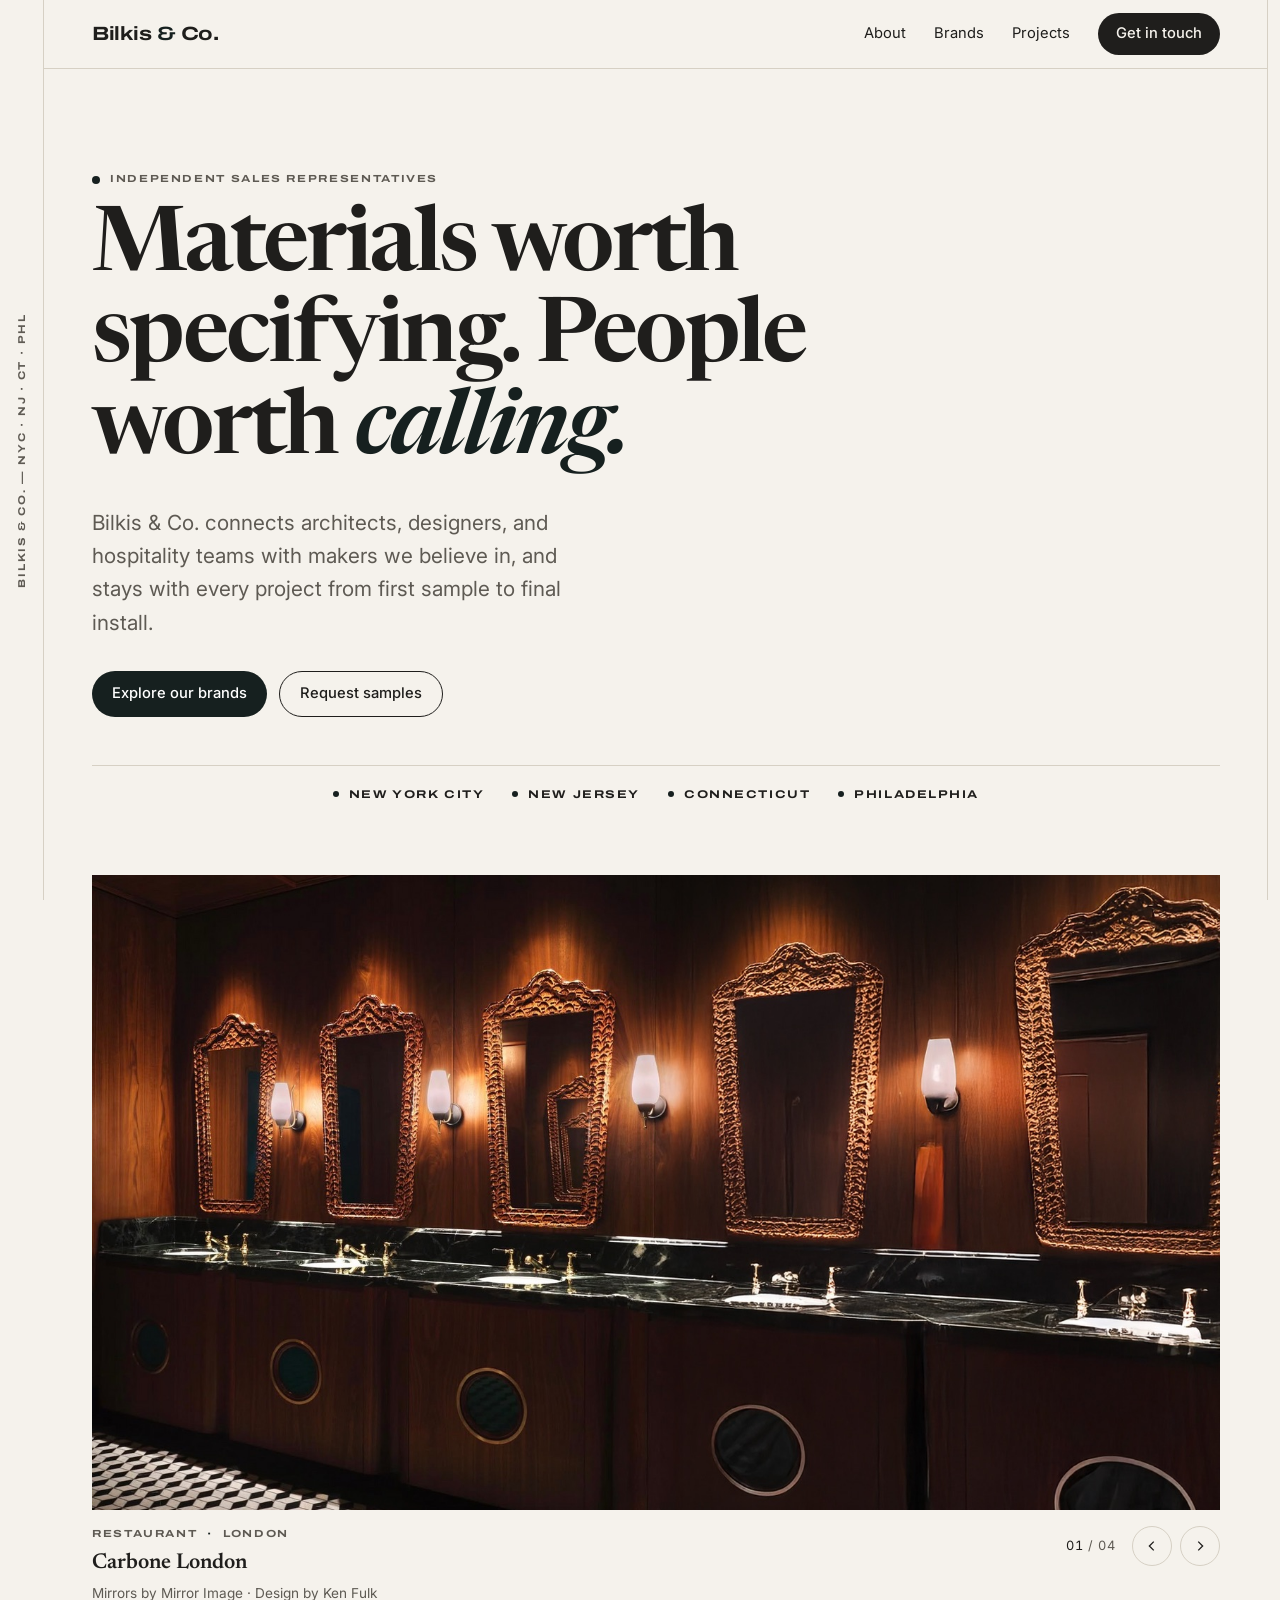
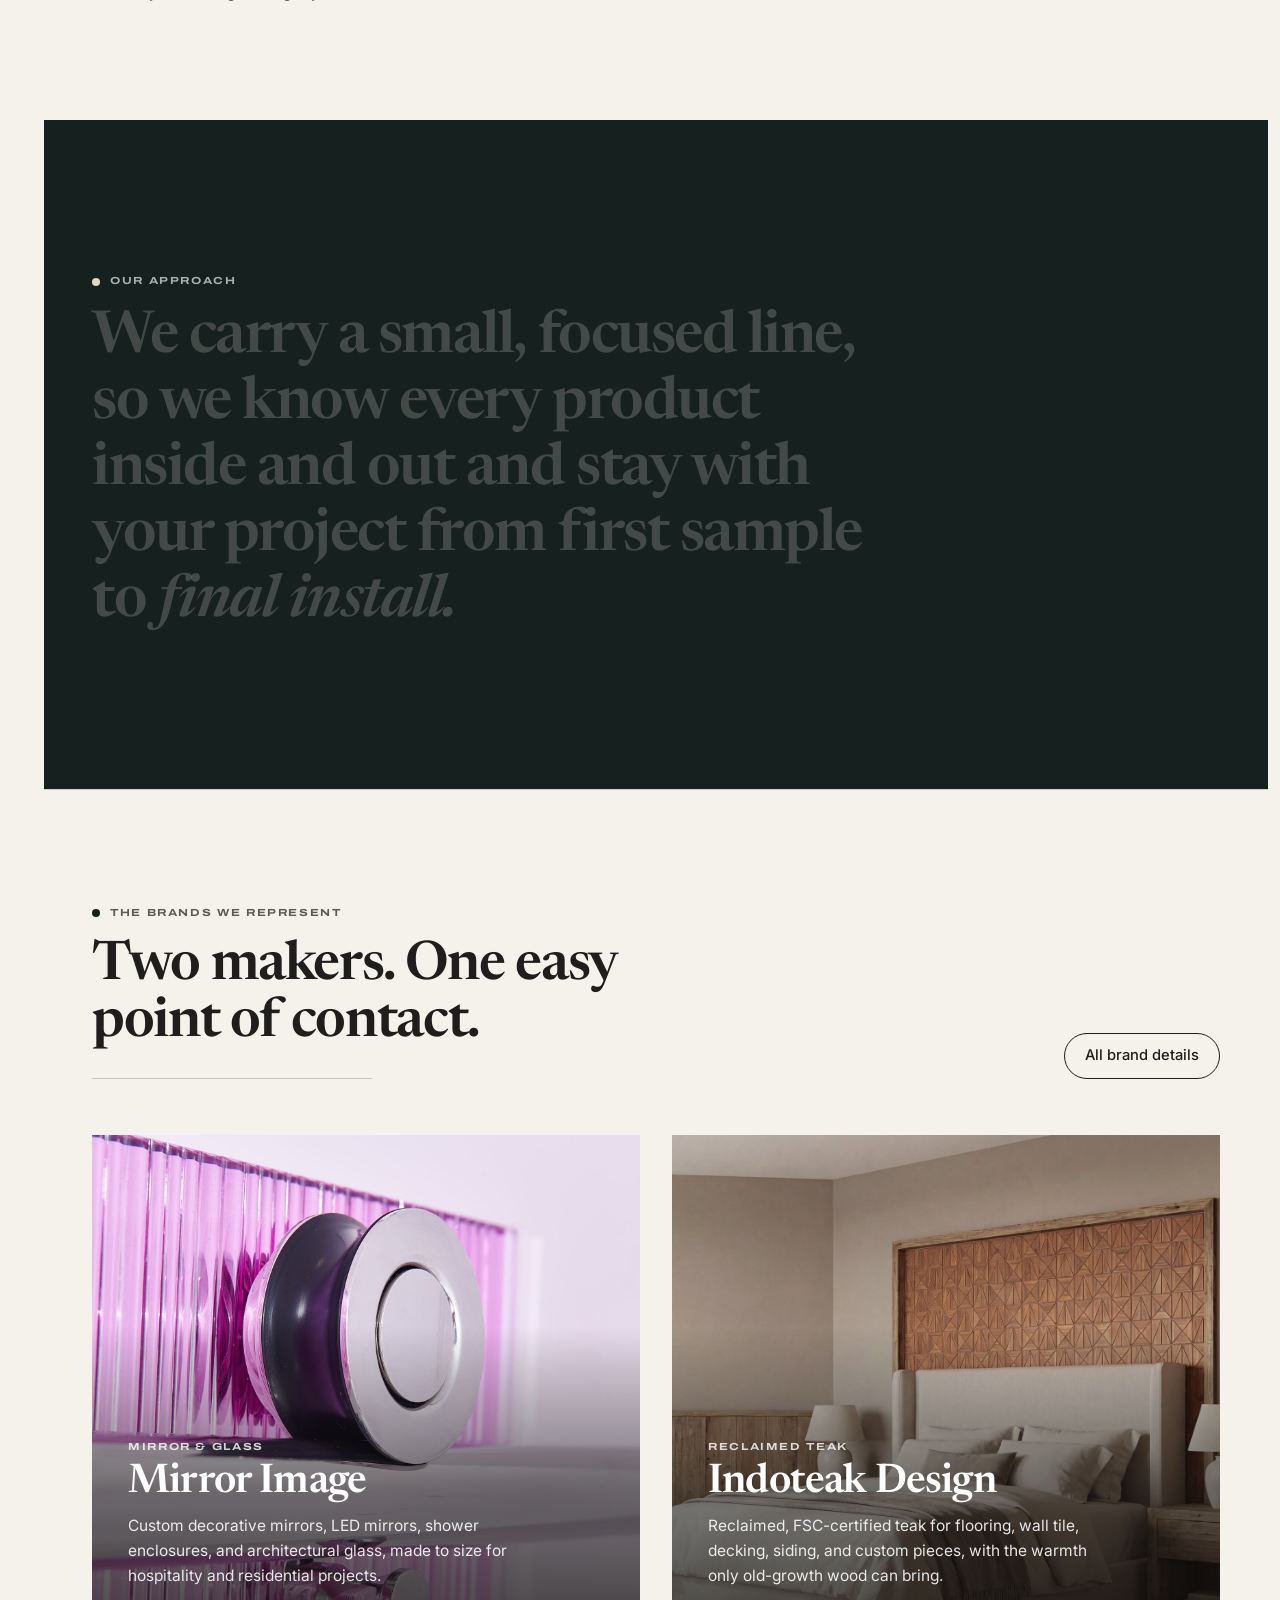
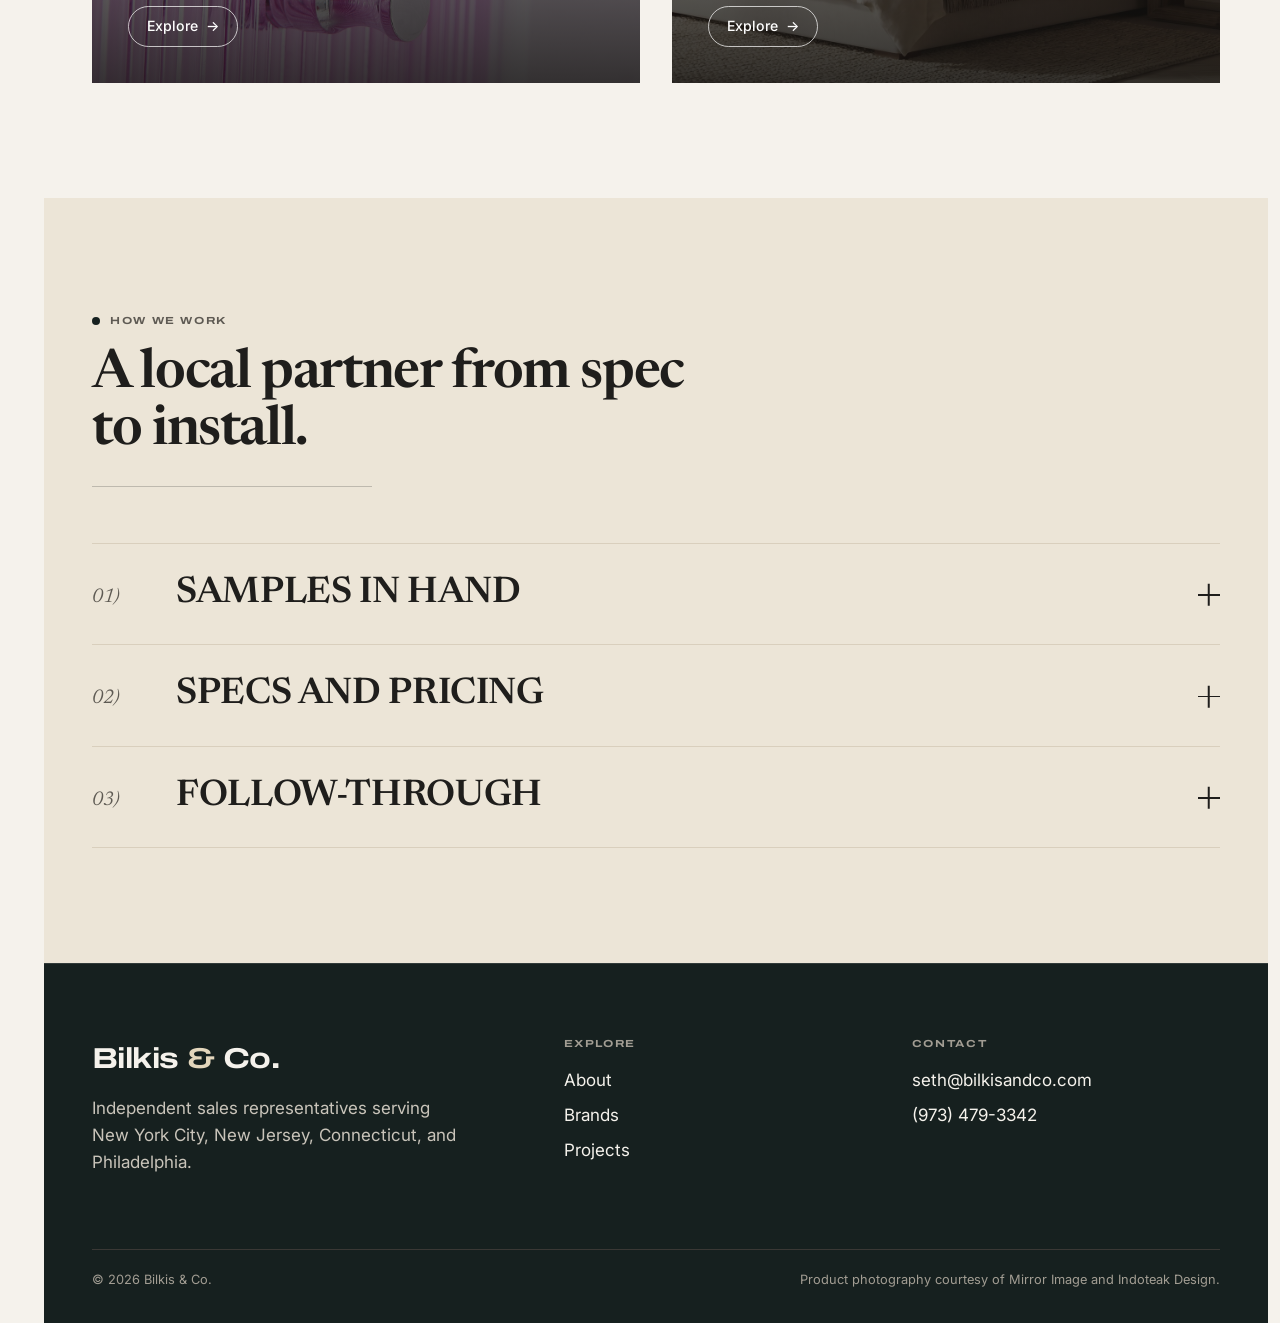
==== index.html @ b00823ff "Launch Bilkis & Co. website Four-page static site (Home, About, Brands, Projects) plus a 404 page fo" ====
<!doctype html>
<html lang="en">
<head>
  <meta charset="utf-8">
  <meta name="viewport" content="width=device-width, initial-scale=1">
  <title>Bilkis &amp; Co. | Independent Sales Representatives for NYC, NJ, CT &amp; Philadelphia</title>
  <meta name="description" content="Bilkis & Co. is an independent sales rep group connecting architects, designers and hospitality teams across New York City, New Jersey, Connecticut and Philadelphia with Mirror Image and Indoteak Design.">
  <link rel="canonical" href="https://bilkisandco.com/">
  <meta property="og:type" content="website">
  <meta property="og:site_name" content="Bilkis & Co.">
  <meta property="og:title" content="Bilkis & Co. | Independent Sales Representatives">
  <meta property="og:description" content="Mirrors, glass and reclaimed teak for projects across NYC, NJ, CT and Philadelphia.">
  <meta property="og:url" content="https://bilkisandco.com/">
  <meta property="og:image" content="https://bilkisandco.com/assets/og.jpg">
  <meta name="twitter:card" content="summary_large_image">
  <meta name="theme-color" content="#F5F2EC">
  <link rel="icon" href="/favicon.svg" type="image/svg+xml">
  <link rel="preconnect" href="https://fonts.googleapis.com">
  <link rel="preconnect" href="https://fonts.gstatic.com" crossorigin>
  <link href="https://fonts.googleapis.com/css2?family=Archivo:wdth,wght@125,700&family=Newsreader:ital,opsz,wght@0,6..72,400..700;1,6..72,400..700&family=Inter:wght@400;500;600&display=swap" rel="stylesheet">
  <link rel="stylesheet" href="/assets/styles.css">
  <script>
    (function(){var d=document.documentElement;if('IntersectionObserver' in window&&matchMedia('(prefers-reduced-motion: no-preference)').matches){d.classList.add('js-motion');setTimeout(function(){if(!d.classList.contains('motion-ready'))d.classList.remove('js-motion')},2500)}})();
  </script>
</head>
<body>
  <a class="skip" href="#main">Skip to content</a>
  <div class="frame" aria-hidden="true">
    <div class="rail"><span>Bilkis &amp; Co. — NYC · NJ · CT · PHL</span></div>
    <div class="frame-right"></div>
  </div>

  <header class="site-header">
    <div class="wrap">
      <a class="wordmark" href="/">Bilkis <span class="amp">&amp;</span> Co.</a>
      <button class="nav-toggle" aria-expanded="false" aria-controls="site-nav" aria-label="Open menu"><span class="burger" aria-hidden="true"><span></span><span></span><span></span></span></button>
      <nav id="site-nav" class="nav" aria-label="Main">
        <a href="/about">About</a>
        <a href="/brands">Brands</a>
        <a href="/projects">Projects</a>
        <a class="btn" href="#contact">Get in touch</a>
        <div class="nav-extra">
          <a href="mailto:seth@bilkisandco.com">seth@bilkisandco.com</a>
          <a href="tel:+19734793342">(973) 479-3342</a>
          <p>NYC · NJ · CT · Philadelphia</p>
        </div>
      </nav>
    </div>
  </header>

  <main id="main">
    <section class="hero">
      <div class="wrap">
        <p class="eyebrow">Independent sales representatives</p>
        <h1>Materials worth specifying. People worth <em>calling.</em></h1>
        <p class="lede">Bilkis &amp; Co. connects architects, designers, and hospitality teams with makers we believe in, and stays with every project from first sample to final install.</p>
        <div class="hero-actions">
          <a class="btn btn-pop" href="/brands">Explore our brands</a>
          <a class="btn btn-ghost" href="#contact">Request samples</a>
        </div>
        <div class="territory" aria-label="Territory">
          <span>New York City</span><span>New Jersey</span><span>Connecticut</span><span>Philadelphia</span>
        </div>

        <div class="hero-slider" aria-roledescription="carousel" aria-label="Featured projects">
          <div class="slides">
            <figure class="slide is-active" data-meta="Restaurant|London|Carbone London" data-credit="Mirrors by Mirror Image · Design by Ken Fulk">
              <img src="/assets/img/mi-installation.jpg" alt="A long row of ornate framed mirrors above a dark marble vanity in a wood-paneled restroom" width="1600" height="1042" fetchpriority="high">
            </figure>
            <figure class="slide" data-meta="Restaurant|New York, NY|Seahorse at W Union Square" data-credit="Teak &amp; Holly flooring by Indoteak Design · Design by Rockwell Group">
              <img src="/assets/img/it-seahorse.jpg" alt="Seahorse restaurant with blue banquettes, wood paneling, striped teak floors, and a painted ocean mural" width="1600" height="900" loading="lazy">
            </figure>
            <figure class="slide" data-meta="Restaurant|Chicago, IL|The Somerset" data-credit="Reclaimed teak by Indoteak Design · Design by AvroKO">
              <img src="/assets/img/it-somerset-chicago.jpg" alt="Overhead view of a restaurant with a diagonal teak and white-stripe floor, navy chairs, and brass globe lamps" width="928" height="790" loading="lazy">
            </figure>
            <figure class="slide" data-meta="Residential|Bath|Oceanfront primary bath" data-credit="Engineered teak flooring by Indoteak Design">
              <img src="/assets/img/it-bath-ocean.jpg" alt="Bright oceanfront bathroom with warm teak flooring and teak vanity" width="1600" height="1068" loading="lazy">
            </figure>
          </div>
          <div class="slider-bar">
            <div class="slider-caption" aria-live="polite">
              <div class="meta"><span>Restaurant</span><span>London</span></div>
              <p class="slider-title">Carbone London</p>
              <p class="slider-credit">Mirrors by Mirror Image · Design by Ken Fulk</p>
            </div>
            <div class="slider-controls">
              <span class="slider-count"><span class="cur">01</span> / <span class="tot">04</span></span>
              <button type="button" class="slider-btn" data-dir="-1" aria-label="Previous project"><svg viewBox="0 0 16 16" width="14" height="14" aria-hidden="true"><path d="M10 3 5 8l5 5" fill="none" stroke="currentColor" stroke-width="1.5"/></svg></button>
              <button type="button" class="slider-btn" data-dir="1" aria-label="Next project"><svg viewBox="0 0 16 16" width="14" height="14" aria-hidden="true"><path d="m6 3 5 5-5 5" fill="none" stroke="currentColor" stroke-width="1.5"/></svg></button>
            </div>
          </div>
        </div>
      </div>
    </section>

    <section class="statement tone-dark">
      <div class="wrap">
        <p class="eyebrow">Our approach</p>
        <p class="fill-text">We carry a small, focused line, so we know every product inside and out and stay with your project from first sample to <em>final install.</em></p>
      </div>
    </section>

    <section class="rule">
      <div class="wrap">
        <div class="section-head">
          <div>
            <p class="eyebrow">The brands we represent</p>
            <h2>Two makers. One easy point of contact.</h2>
          </div>
          <a class="btn btn-ghost" href="/brands">All brand details</a>
        </div>
        <div class="brand-cards">
          <a class="brand-card" href="/brands#mirror-image">
            <div class="img"><img src="/assets/img/mi-ribbed-shower.jpg" alt="Close-up of pink ribbed glass and polished chrome shower hardware" width="1600" height="1600" loading="lazy"></div>
            <div class="card-overlay">
              <p class="card-kicker">Mirror &amp; glass</p>
              <h3>Mirror Image</h3>
              <p>Custom decorative mirrors, LED mirrors, shower enclosures, and architectural glass, made to size for hospitality and residential projects.</p>
              <span class="card-cta">Explore <span aria-hidden="true">→</span></span>
            </div>
          </a>
          <a class="brand-card" href="/brands#indoteak">
            <div class="img"><img src="/assets/img/it-amy-tile.jpg" alt="Bedroom with a carved geometric teak tile panel behind the headboard" width="1600" height="1280" loading="lazy"></div>
            <div class="card-overlay">
              <p class="card-kicker">Reclaimed teak</p>
              <h3>Indoteak Design</h3>
              <p>Reclaimed, FSC-certified teak for flooring, wall tile, decking, siding, and custom pieces, with the warmth only old-growth wood can bring.</p>
              <span class="card-cta">Explore <span aria-hidden="true">→</span></span>
            </div>
          </a>
        </div>
      </div>
    </section>

    <section class="tone-sand">
      <div class="wrap">
        <div class="section-head">
          <div>
            <p class="eyebrow">How we work</p>
            <h2>A local partner from spec to install.</h2>
          </div>
        </div>
        <div class="rows">
          <details class="row">
            <summary><span class="row-num">01)</span><span class="row-title">Samples in hand</span><span class="row-icon" aria-hidden="true"></span></summary>
            <div class="row-body"><p>We bring finishes, glass, and wood to your studio or job site, so you can see and touch the material before it goes on the board.</p></div>
          </details>
          <details class="row">
            <summary><span class="row-num">02)</span><span class="row-title">Specs and pricing</span><span class="row-icon" aria-hidden="true"></span></summary>
            <div class="row-body"><p>Drawings, sizing, lead times, and trade pricing, handled quickly by someone who knows the product line inside and out.</p></div>
          </details>
          <details class="row">
            <summary><span class="row-num">03)</span><span class="row-title">Follow-through</span><span class="row-icon" aria-hidden="true"></span></summary>
            <div class="row-body"><p>From purchase order to delivery, we stay on the details with the factory so your project stays on schedule.</p></div>
          </details>
        </div>
      </div>
    </section>

  </main>

  <footer id="contact" class="site-footer">
    <div class="wrap">
      <div class="footer-top">
        <div>
          <a class="wordmark" href="/">Bilkis <span class="amp">&amp;</span> Co.</a>
          <p>Independent sales representatives serving New York City, New Jersey, Connecticut, and Philadelphia.</p>
        </div>
        <div>
          <h4>Explore</h4>
          <ul>
            <li><a href="/about">About</a></li>
            <li><a href="/brands">Brands</a></li>
            <li><a href="/projects">Projects</a></li>
          </ul>
        </div>
        <div>
          <h4>Contact</h4>
          <ul>
            <li><a href="mailto:seth@bilkisandco.com">seth@bilkisandco.com</a></li>
            <li><a href="tel:+19734793342">(973) 479-3342</a></li>
          </ul>
        </div>
      </div>
      <div class="footer-bottom">
        <span>© <span data-year>2026</span> Bilkis &amp; Co.</span>
        <span>Product photography courtesy of Mirror Image and Indoteak Design.</span>
      </div>
    </div>
  </footer>

  <script src="/assets/main.js" defer></script>
</body>
</html>
---- assets/styles.css ----
/* Bilkis & Co. — site styles
   Change the brand colors here and they update everywhere. */
:root {
  --paper: #F5F2EC;      /* warm off-white background */
  --paper-2: #EBE6DC;    /* slightly darker panels */
  --ink: #1F1E1C;        /* near-black text */
  --ink-soft: #5E5A53;   /* secondary text */
  --line: #D6D0C4;       /* hairline dividers */
  --pop: #16201F;        /* deep green accent (same as the dark sections) */
  --pop-dark: #2E413E;   /* lighter green for hovers */

  --serif: "Newsreader", Georgia, "Times New Roman", serif;
  --brand: "Archivo", "Helvetica Neue", Arial, sans-serif;  /* logo font, stand-in for Seabass */
  --sans: "Inter", -apple-system, BlinkMacSystemFont, "Segoe UI", sans-serif;

  --max: 1240px;
  --gutter: clamp(16px, 4vw, 48px);
}

*, *::before, *::after { box-sizing: border-box; }
html { -webkit-text-size-adjust: 100%; scroll-behavior: smooth; }
body {
  margin: 0;
  background: var(--paper);
  color: var(--ink);
  font-family: var(--sans);
  font-size: 17px;
  line-height: 1.6;
  -webkit-font-smoothing: antialiased;
}
img { display: block; max-width: 100%; height: auto; }
a { color: inherit; }
:focus-visible { outline: 2px solid var(--pop); outline-offset: 3px; }

.wrap { max-width: var(--max); margin: 0 auto; padding: 0 var(--gutter); }

.skip {
  position: absolute; left: -9999px; top: 0;
  background: var(--ink); color: var(--paper); padding: 10px 16px; z-index: 100;
}
.skip:focus { left: 16px; top: 16px; }

/* ---------- Header ---------- */
.site-header {
  position: sticky; top: 0; z-index: 50;
  background: color-mix(in srgb, var(--paper) 92%, transparent);
  backdrop-filter: blur(8px);
  border-bottom: 1px solid var(--line);
}
.site-header .wrap {
  display: flex; align-items: center; justify-content: space-between;
  min-height: 68px; gap: 24px;
}
.wordmark {
  font-family: var(--brand);
  font-stretch: 125%;
  font-size: 1.2rem; font-weight: 700;
  letter-spacing: -0.02em;
  text-decoration: none; white-space: nowrap;
}
.amp { color: var(--pop); }

.nav { display: flex; align-items: center; gap: 28px; }
.nav a {
  text-decoration: none; font-size: 0.92rem;
  padding: 4px 0; border-bottom: 1px solid transparent;
}
.nav a:hover, .nav a[aria-current="page"] { border-bottom-color: var(--pop); }
.nav .btn { border-bottom: 0; padding: 9px 18px; }

.nav-toggle {
  display: none; background: none; border: 1px solid var(--ink);
  border-radius: 999px; padding: 6px 14px; font: inherit; font-size: 0.85rem;
  color: var(--ink); cursor: pointer;
}

@media (max-width: 760px) {
  .nav-toggle { display: inline-block; }
  .nav {
    display: none; position: absolute; left: 0; right: 0; top: 100%;
    flex-direction: column; align-items: flex-start; gap: 0;
    background: var(--paper); border-bottom: 1px solid var(--line);
    padding: 8px var(--gutter) 20px;
  }
  .nav.open { display: flex; }
  .nav a { padding: 12px 0; font-size: 1.05rem; width: 100%; }
  .nav .btn { margin-top: 8px; width: auto; padding: 12px 22px; }
}

/* ---------- Buttons ---------- */
.btn {
  display: inline-flex; align-items: center; gap: 8px;
  background: var(--ink); color: var(--paper);
  border-radius: 999px; padding: 10px 20px;
  text-decoration: none; font-size: 0.92rem; font-weight: 500;
  transition: background .2s ease;
}
.btn:hover { background: var(--pop-dark); }
.btn-pop { background: var(--pop); color: #fff; }
.btn-pop:hover { background: var(--pop-dark); }
.btn-ghost { background: transparent; color: var(--ink); border: 1px solid var(--ink); }
.btn-ghost:hover { background: var(--ink); color: var(--paper); }

/* ---------- Type ---------- */
.eyebrow {
  font-size: 0.74rem; letter-spacing: 0.16em; text-transform: uppercase;
  color: var(--ink-soft); margin: 0 0 16px;
  display: flex; align-items: center; gap: 10px;
}
.eyebrow::before {
  content: ""; width: 8px; height: 8px; border-radius: 50%; background: var(--pop);
}
h1, h2, h3 { font-family: var(--serif); font-weight: 600; line-height: 1.05; letter-spacing: -0.02em; margin: 0; }
h1 { font-size: clamp(2.6rem, 7vw, 5.6rem); }
h2 { font-size: clamp(2rem, 4.5vw, 3.4rem); }
h3 { font-size: clamp(1.4rem, 2.4vw, 1.9rem); }
h1 em, h2 em { color: var(--pop); }
.lede { font-size: clamp(1.1rem, 1.8vw, 1.3rem); color: var(--ink-soft); max-width: 40ch; }
p { margin: 0 0 1em; }

/* Placeholder text — shows clearly where info is still needed */
.ph {
  background: #FFF1C9; outline: 1px dashed #C9A227;
  padding: 0 4px; border-radius: 3px; color: var(--ink);
}

/* ---------- Sections ---------- */
section { padding: clamp(56px, 9vw, 120px) 0; }
.rule { border-top: 1px solid var(--line); }

.hero { padding-top: clamp(48px, 8vw, 104px); }
.hero h1 { max-width: 14ch; margin-bottom: 28px; }
.hero-actions { display: flex; flex-wrap: wrap; gap: 12px; margin-top: 32px; }

.territory {
  display: flex; flex-wrap: wrap; gap: 10px 28px;
  margin-top: 48px; padding-top: 20px; border-top: 1px solid var(--line);
  font-size: 0.85rem; letter-spacing: 0.12em; text-transform: uppercase;
}
.territory span { display: inline-flex; align-items: center; gap: 10px; }
.territory span::before { content: ""; width: 6px; height: 6px; border-radius: 50%; background: var(--pop); }


figure { margin: 0; }
figcaption {
  font-size: 0.75rem; color: var(--ink-soft); margin-top: 8px;
  letter-spacing: 0.04em;
}

/* Split panels, two columns divided by a hairline */
.split {
  display: grid; grid-template-columns: 1fr 1fr;
  border-top: 1px solid var(--line); border-bottom: 1px solid var(--line);
}
.split > * { padding: clamp(28px, 4vw, 56px); }
.split > * + * { border-left: 1px solid var(--line); }
@media (max-width: 760px) {
  .split { grid-template-columns: 1fr; }
  .split > * + * { border-left: 0; border-top: 1px solid var(--line); }
}

.section-head {
  display: flex; justify-content: space-between; align-items: end;
  gap: 24px; flex-wrap: wrap; margin-bottom: clamp(32px, 5vw, 56px);
}
.section-head h2 { max-width: 18ch; }

/* Brand cards */
.brand-cards { display: grid; grid-template-columns: 1fr 1fr; gap: clamp(16px, 3vw, 32px); }
.brand-card { text-decoration: none; display: block; }
.brand-card img { aspect-ratio: 4 / 3; width: 100%; object-fit: cover; transition: transform .5s ease; }
.brand-card .img { overflow: hidden; }
.brand-card:hover img { transform: scale(1.03); }
.brand-card h3 { margin: 20px 0 8px; display: flex; justify-content: space-between; align-items: baseline; }
.brand-card h3 .arrow { color: var(--pop); font-family: var(--sans); font-size: 1.2rem; }
.brand-card p { color: var(--ink-soft); max-width: 44ch; }
@media (max-width: 640px) { .brand-cards { grid-template-columns: 1fr; } }

/* Numbered "how we help" list */
.steps { display: grid; grid-template-columns: repeat(3, 1fr); gap: 0; border-top: 1px solid var(--line); }
.steps li { list-style: none; padding: 28px 28px 8px 0; }
.steps li + li { padding-left: 28px; border-left: 1px solid var(--line); }
.steps .num { font-family: var(--serif); color: var(--pop); font-size: 1.1rem; display: block; margin-bottom: 18px; }
.steps h3 { font-size: 1.45rem; margin-bottom: 12px; }
.steps p { color: var(--ink-soft); font-size: 0.97rem; }
ol.steps { padding: 0; margin: 0; }
@media (max-width: 760px) {
  .steps { grid-template-columns: 1fr; }
  .steps li, .steps li + li { padding: 24px 0 4px; border-left: 0; border-top: 1px solid var(--line); }
  .steps li:first-child { border-top: 0; }
}


/* Brand detail page */
.brand { display: grid; grid-template-columns: 1fr 1fr; gap: clamp(32px, 5vw, 72px); align-items: start; }
.brand.flip .brand-media { order: 2; }
.brand-media { display: grid; grid-template-columns: 1fr 1fr; gap: 12px; }
.brand-media figure:first-child { grid-column: 1 / -1; }
.brand-media figure:first-child img { aspect-ratio: 4 / 3; }
.brand-media img { width: 100%; aspect-ratio: 1; object-fit: cover; background: #fff; }
.brand-media img.contain { object-fit: contain; padding: 8%; }
.brand-copy { position: sticky; top: 100px; }
.brand-copy h2 { margin-bottom: 20px; }
.tags { display: flex; flex-wrap: wrap; gap: 8px; padding: 0; margin: 24px 0 28px; }
.tags li {
  list-style: none; font-size: 0.82rem; border: 1px solid var(--line);
  border-radius: 999px; padding: 5px 12px; background: var(--paper);
}
.facts { border-top: 1px solid var(--line); margin: 0 0 28px; }
.facts div { display: grid; grid-template-columns: 140px 1fr; gap: 16px; padding: 12px 0; border-bottom: 1px solid var(--line); font-size: 0.95rem; }
.facts dt { color: var(--ink-soft); font-size: 0.78rem; letter-spacing: 0.12em; text-transform: uppercase; padding-top: 3px; }
.facts dd { margin: 0; }
@media (max-width: 860px) {
  .brand, .brand.flip { grid-template-columns: 1fr; }
  .brand.flip .brand-media { order: 0; }
  .brand-copy { position: static; }
}
@media (max-width: 480px) { .facts div { grid-template-columns: 1fr; gap: 2px; } }

/* Projects grid */
.filters { display: flex; flex-wrap: wrap; gap: 8px; margin-bottom: 32px; }
.filters button {
  font: inherit; font-size: 0.85rem; cursor: pointer;
  background: transparent; color: var(--ink);
  border: 1px solid var(--line); border-radius: 999px; padding: 7px 16px;
}
.filters button[aria-pressed="true"] { background: var(--ink); color: var(--paper); border-color: var(--ink); }
.projects { display: grid; grid-template-columns: repeat(3, 1fr); gap: clamp(16px, 2.5vw, 28px); }
.project img { width: 100%; aspect-ratio: 4 / 5; object-fit: cover; background: var(--paper-2); }
.project .meta {
  display: flex; gap: 10px; margin-top: 14px;
  font-size: 0.72rem; letter-spacing: 0.14em; text-transform: uppercase; color: var(--ink-soft);
}
.project .meta span + span::before { content: "·"; margin-right: 10px; color: var(--pop); }
.project h3 { font-size: 1.35rem; margin-top: 6px; }
.project p { font-size: 0.92rem; color: var(--ink-soft); margin-top: 6px; }
.project[hidden] { display: none; }
.project.empty .slot {
  aspect-ratio: 4 / 5; border: 1px dashed var(--line);
  display: grid; place-items: center; text-align: center; padding: 24px;
  color: var(--ink-soft); font-size: 0.9rem; background: var(--paper-2);
}
.project.empty .slot strong { display: block; font-family: var(--serif); font-weight: 400; font-size: 1.5rem; color: var(--ink); margin-bottom: 6px; }
@media (max-width: 900px) { .projects { grid-template-columns: 1fr 1fr; } }
@media (max-width: 560px) { .projects { grid-template-columns: 1fr; } }

/* About */
.about-grid { display: grid; grid-template-columns: 1fr 1.2fr; gap: clamp(32px, 6vw, 96px); }
.about-grid .big { font-family: var(--serif); font-size: clamp(1.5rem, 2.6vw, 2.1rem); line-height: 1.25; letter-spacing: -0.01em; }
.region-list { padding: 0; margin: 0; border-top: 1px solid var(--line); }
.region-list li {
  list-style: none; display: flex; justify-content: space-between; gap: 16px;
  padding: 18px 0; border-bottom: 1px solid var(--line);
}
.region-list li strong { font-family: var(--serif); font-weight: 400; font-size: 1.5rem; }
.region-list li span { color: var(--ink-soft); font-size: 0.9rem; text-align: right; }
@media (max-width: 760px) { .about-grid { grid-template-columns: 1fr; } }

/* ---------- Footer ---------- */
.site-footer { background: var(--deep, #16201F); color: var(--paper); padding: 72px 0 32px; }
.site-footer a { color: var(--paper); text-decoration: none; }
.site-footer a:hover { color: var(--pop-light); }
.footer-top { display: grid; grid-template-columns: 1.4fr 1fr 1fr; gap: 40px; }
.footer-top .wordmark { font-size: 1.8rem; display: inline-block; margin-bottom: 12px; }
.footer-top h4 { font-size: 0.72rem; letter-spacing: 0.16em; text-transform: uppercase; color: #A29D93; font-weight: 500; margin: 0 0 14px; }
.footer-top ul { padding: 0; margin: 0; }
.footer-top li { list-style: none; margin-bottom: 8px; }
.footer-top p { color: #C9C4BA; max-width: 34ch; }
.footer-bottom {
  margin-top: 56px; padding-top: 20px; border-top: 1px solid #3A3835;
  display: flex; justify-content: space-between; flex-wrap: wrap; gap: 12px;
  font-size: 0.8rem; color: #A29D93;
}
@media (max-width: 760px) { .footer-top { grid-template-columns: 1fr; } }

.contact-lines { font-size: clamp(1.2rem, 2.4vw, 1.6rem); font-family: var(--serif); line-height: 1.5; margin-top: 28px; }
.contact-lines a { text-decoration: none; border-bottom: 1px solid currentColor; }

@media (prefers-reduced-motion: reduce) {
  * { transition: none !important; scroll-behavior: auto !important; }
}

/* ---------- Scroll-in animation ----------
   main.js adds .reveal to sections' content and .in once it scrolls into view.
   Without JavaScript, or with "reduce motion" on, everything simply shows. */
.reveal {
  opacity: 0;
  transform: translateY(28px);
  transition: opacity .9s cubic-bezier(.2,.7,.2,1), transform .9s cubic-bezier(.2,.7,.2,1);
  transition-delay: var(--reveal-delay, 0s);
}
.reveal.in { opacity: 1; transform: none; }
.js-motion .hero .wrap > :not(.in),
.js-motion .hero-slider:not(.in) { opacity: 0; }
@media (prefers-reduced-motion: reduce) {
  .reveal { opacity: 1; transform: none; transition: none; }
}

/* ---------- Homepage hero slideshow ---------- */
.hero-slider { margin-top: clamp(40px, 6vw, 72px); }
.slides { position: relative; aspect-ratio: 16 / 9; overflow: hidden; background: var(--paper-2); }
.slide { position: absolute; inset: 0; margin: 0; opacity: 0; transition: opacity 1.2s ease; }
.slide.is-active { opacity: 1; z-index: 1; }
.slide img { width: 100%; height: 100%; object-fit: cover; transform: scale(1.06); transition: transform 7s ease-out; }
.slide.is-active img { transform: scale(1); }
.slider-bar {
  display: flex; justify-content: space-between; align-items: flex-start; gap: 24px;
  padding-top: 16px;
}
.slider-caption .meta {
  display: flex; gap: 10px;
  font-size: 0.72rem; letter-spacing: 0.14em; text-transform: uppercase; color: var(--ink-soft);
}
.slider-caption .meta span + span::before { content: "·"; margin-right: 10px; color: var(--pop); }
.slider-title { font-family: var(--serif); font-weight: 600; font-size: 1.35rem; margin: 4px 0 2px; }
.slider-credit { font-size: 0.85rem; color: var(--ink-soft); margin: 0; }
.slider-caption > * { transition: opacity .4s ease; }
.slider-caption.swap > * { opacity: 0; }
.slider-controls { display: flex; align-items: center; gap: 8px; flex-shrink: 0; }
.slider-count { font-size: 0.8rem; letter-spacing: 0.08em; color: var(--ink-soft); margin-right: 8px; font-variant-numeric: tabular-nums; }
.slider-count .cur { color: var(--ink); }
.slider-btn {
  width: 40px; height: 40px; border-radius: 50%;
  border: 1px solid var(--line); background: transparent; color: var(--ink);
  font: inherit; font-size: 0.95rem; cursor: pointer; transition: background .2s, color .2s, border-color .2s;
}
.slider-btn:hover { background: var(--ink); color: var(--paper); border-color: var(--ink); }
.slider-btn { display: inline-grid; place-items: center; }
@media (max-width: 640px) {
  .slides { aspect-ratio: 4 / 3; }
  .slider-bar { flex-direction: column; gap: 12px; }
}
@media (prefers-reduced-motion: reduce) {
  .slide, .slide img { transition: none; transform: none; }
}

/* ---------- Statement that fills in as you scroll ---------- */
.statement { padding: clamp(72px, 12vw, 160px) 0; }
.fill-text {
  font-family: var(--serif); font-weight: 600;
  font-size: clamp(1.9rem, 4.6vw, 3.9rem); line-height: 1.12; letter-spacing: -0.02em;
  max-width: 22ch; margin: 0;
}
.fill-text em { color: var(--pop); }
.fill-text .w { color: #CFC8BB; transition: color .35s ease; }
.fill-text .w.lit { color: var(--ink); }
.fill-text em .w.lit { color: var(--pop); }
@media (prefers-reduced-motion: reduce) {
  .fill-text .w { color: inherit; transition: none; }
}


/* ---------- Brand cards with text over the photo (homepage) ---------- */
.brand-card { position: relative; overflow: hidden; color: #fff; isolation: isolate; }
.brand-card .img { position: relative; }
.brand-card img { aspect-ratio: 4 / 5; }
.brand-card .img::after {
  content: ""; position: absolute; inset: 0;
  background: linear-gradient(180deg, rgba(20,19,17,0) 35%, rgba(20,19,17,.55) 65%, rgba(20,19,17,.85) 100%);
}
.card-overlay {
  position: absolute; left: 0; right: 0; bottom: 0; z-index: 1;
  padding: clamp(20px, 3vw, 36px);
}
.brand-card .card-overlay h3 { margin: 6px 0 10px; color: #fff; font-size: clamp(1.8rem, 3.2vw, 2.6rem); display: block; }
.brand-card .card-overlay p { color: rgba(255,255,255,.88); max-width: 40ch; margin-bottom: 18px; font-size: 0.97rem; }
.brand-card .card-overlay .card-kicker {
  font-size: 0.72rem; letter-spacing: 0.14em; text-transform: uppercase;
  color: rgba(255,255,255,.8); margin: 0;
}
.card-cta {
  display: inline-flex; align-items: center; gap: 8px;
  border: 1px solid rgba(255,255,255,.7); border-radius: 999px; padding: 8px 18px;
  font-size: 0.88rem; font-weight: 500; transition: background .25s, color .25s, border-color .25s;
}
.brand-card:hover .card-cta, .brand-card:focus-visible .card-cta { background: var(--pop); border-color: var(--pop); color: #fff; }
@media (min-width: 900px) { .brand-card img { aspect-ratio: 1 / 1; } }

/* ---------- Alternating section colors ----------
   tone-sand = warm sand band, tone-dark = deep green band */
:root { --sand: #ECE5D7; --sand-line: #D9CFBD; --deep: #16201F; --pop-light: #E3D6BC; /* warm cream accent on dark backgrounds */ }
.tone-sand { background: var(--sand); --line: var(--sand-line); --paper-2: #E3DACA; }
.tone-dark {
  background: var(--deep); color: var(--paper);
  --ink: #F5F2EC; --ink-soft: #A8B3B0; --line: rgba(255,255,255,.14);
}
.tone-dark h1 em, .tone-dark h2 em, .tone-dark .fill-text em { color: var(--pop-light); }
.tone-dark .eyebrow::before, .tone-dark .steps .num { background-color: var(--pop-light); }
.tone-dark .steps .num { background: none; color: var(--pop-light); }
.tone-dark .region-list li span { color: var(--ink-soft); }
.tone-dark .fill-text .w { color: rgba(245,242,236,.2); }
.tone-dark .fill-text .w.lit { color: var(--paper); }
.tone-dark .fill-text em .w.lit { color: var(--pop-light); }
.tone-dark a { color: var(--pop-light); }
@media (prefers-reduced-motion: reduce) { .tone-dark .fill-text .w { color: inherit; } }

/* ---------- Page frame: left rail + right hairline (desktop only) ---------- */
.frame { display: none; }
@media (min-width: 900px) {
  :root { --rail: 44px; }
  body { padding-left: var(--rail); padding-right: 12px; }
  .frame { display: block; }
  .rail {
    position: fixed; top: 0; bottom: 0; left: 0; width: var(--rail); z-index: 60;
    background: var(--paper); border-right: 1px solid var(--line);
    display: flex; align-items: center; justify-content: center;
  }
  .rail span {
    writing-mode: vertical-rl; transform: rotate(180deg); white-space: nowrap;
    font-family: var(--brand); font-stretch: 125%; font-weight: 700;
    font-size: 0.62rem; letter-spacing: 0.18em; text-transform: uppercase; color: var(--ink-soft);
  }
  .frame-right {
    position: fixed; top: 0; bottom: 0; right: 12px; width: 0; z-index: 60;
    border-left: 1px solid var(--line); pointer-events: none;
  }
}

/* ---------- Small labels in the logo font + tighter headlines ----------
   Every small all-caps label uses the wide logo font (Archivo Expanded Bold). */
.eyebrow, .project .meta, .slider-caption .meta, .brand-card .card-overlay .card-kicker,
.territory, .facts dt, .footer-top h4 {
  font-family: var(--brand); font-stretch: 125%; font-weight: 700;
  font-size: 0.64rem; letter-spacing: 0.16em; text-transform: uppercase;
}
.territory { font-size: 0.7rem; letter-spacing: 0.14em; }
.facts dt { padding-top: 4px; }
h1 { letter-spacing: -0.03em; line-height: 1.02; }
h2 { letter-spacing: -0.025em; }
.fill-text { letter-spacing: -0.025em; }

/* ---------- Thin line under each section heading ----------
   Label, headline, hairline, then text. */
h2::after {
  content: ""; display: block;
  width: min(280px, 55%); height: 1px; margin-top: clamp(18px, 2.2vw, 26px);
  background: currentColor; opacity: .22;
}
.brand-copy h2 { margin-bottom: 24px; }


/* Faint line along the top of the footer */
.site-footer { border-top: 1px solid rgba(255,255,255,.12); }
.site-footer .amp { color: var(--pop-light); }

/* ---------- Numbered rows that open on click (How we work / Who we work with) ---------- */
.rows { border-top: 1px solid var(--line); }
.row { border-bottom: 1px solid var(--line); }
.row summary {
  list-style: none; cursor: pointer;
  display: grid; grid-template-columns: 4.5rem 1fr 32px; align-items: baseline; gap: 12px;
  padding: clamp(20px, 2.6vw, 30px) 0;
}
.row summary::-webkit-details-marker { display: none; }
.row-num { font-family: var(--serif); font-style: italic; font-size: clamp(1rem, 1.6vw, 1.25rem); color: var(--ink-soft); }
.row-title {
  font-family: var(--serif); font-weight: 600; text-transform: uppercase;
  font-size: clamp(1.35rem, 3vw, 2.3rem); line-height: 1.1; letter-spacing: -0.01em;
  transition: color .2s ease;
}
.row summary:hover .row-title { color: var(--pop-dark); }
.row-icon { position: relative; width: 22px; height: 22px; justify-self: end; align-self: center; }
.row-icon::before, .row-icon::after {
  content: ""; position: absolute; left: 0; right: 0; top: 50%; height: 1.5px; background: currentColor;
  transition: transform .35s ease;
}
.row-icon::after { transform: rotate(90deg); }
.row[open] .row-icon::before { transform: rotate(45deg); }
.row[open] .row-icon::after { transform: rotate(135deg); }
.row-body { padding: 0 0 clamp(22px, 3vw, 34px) calc(4.5rem + 12px); max-width: 64ch; }
.row-body p { color: var(--ink-soft); font-size: 1.05rem; margin: 0; }
.row[open] .row-body { animation: row-open .45s ease; }
@keyframes row-open { from { opacity: 0; transform: translateY(-8px); } to { opacity: 1; transform: none; } }
@media (max-width: 640px) {
  .row summary { grid-template-columns: 2.6rem 1fr 24px; }
  .row-body { padding-left: calc(2.6rem + 12px); }
}
@media (prefers-reduced-motion: reduce) { .row[open] .row-body { animation: none; } .row-icon::before, .row-icon::after { transition: none; } }

/* ---------- Full-screen menu on phones ---------- */
.nav-extra { display: none; }
@media (max-width: 760px) {
  .nav {
    display: flex; position: absolute; top: 100%; left: 0; right: 0;
    height: calc(100dvh - 68px); overflow-y: auto;
    flex-direction: column; align-items: stretch; gap: 0;
    padding: 24px var(--gutter) 40px; background: var(--paper); border-bottom: 0;
    opacity: 0; visibility: hidden; transform: translateY(-8px);
    transition: opacity .3s ease, transform .3s ease, visibility 0s linear .3s;
  }
  .nav.open {
    opacity: 1; visibility: visible; transform: none;
    transition: opacity .3s ease, transform .3s ease, visibility 0s;
  }
  .nav > a:not(.btn) {
    font-family: var(--serif); font-weight: 600; letter-spacing: -0.02em;
    font-size: clamp(2.2rem, 11vw, 3rem); line-height: 1.1;
    padding: 14px 0; border-bottom: 1px solid var(--line); width: 100%;
  }
  .nav > a:not(.btn)[aria-current="page"] { font-style: italic; border-bottom-color: var(--line); }
  .nav > a:not(.btn):hover { border-bottom-color: var(--line); color: var(--pop-dark); }
  .nav .btn { align-self: flex-start; margin-top: 28px; padding: 14px 26px; font-size: 1rem; }
  .nav-extra { display: block; margin-top: auto; padding-top: 36px; }
  .nav-extra a { display: block; font-size: 1.05rem; padding: 4px 0; border: 0; width: auto; }
  .nav-extra p {
    margin: 14px 0 0; color: var(--ink-soft);
    font-family: var(--brand); font-stretch: 125%; font-weight: 700;
    font-size: 0.64rem; letter-spacing: 0.16em; text-transform: uppercase;
  }
  html.menu-open { overflow: hidden; }
}
@media (max-width: 760px) and (prefers-reduced-motion: reduce) {
  .nav, .nav.open { transition: none; transform: none; }
}

/* ---------- Hamburger menu button (phones) ---------- */
.nav-toggle { border: 0; padding: 10px; margin-right: -10px; border-radius: 8px; background: transparent; }
.burger { position: relative; display: block; width: 26px; height: 18px; }
.burger span {
  position: absolute; left: 0; width: 100%; height: 2px; border-radius: 2px; background: var(--ink);
  transition: transform .3s ease, opacity .2s ease, top .3s ease;
}
.burger span:nth-child(1) { top: 0; }
.burger span:nth-child(2) { top: 8px; }
.burger span:nth-child(3) { top: 16px; }
.nav-toggle[aria-expanded="true"] .burger span:nth-child(1) { top: 8px; transform: rotate(45deg); }
.nav-toggle[aria-expanded="true"] .burger span:nth-child(2) { opacity: 0; }
.nav-toggle[aria-expanded="true"] .burger span:nth-child(3) { top: 8px; transform: rotate(-45deg); }
@media (prefers-reduced-motion: reduce) { .burger span { transition: none; } }

/* ---------- Brands page: two brands side by side, details lined up row by row ----------
   Each brand column shares the same rows (subgrid), so photos, names, descriptions,
   tags, and each fact (Best for / Finishes / ...) sit level with each other. */
.brand-col { scroll-margin-top: 90px; }
.brand-col .brand-media { margin-bottom: 28px; }
.brand-col .eyebrow { margin-bottom: 12px; }
.brand-col h2 { margin-bottom: 20px; }
.brand-col .tags { margin: 22px 0 26px; align-content: start; }
.brand-col .facts { margin: 0 0 28px; }
.brand-actions { margin-top: 0; }
.brand-col + .brand-col { margin-top: 72px; padding-top: 56px; border-top: 1px solid var(--line); }
@media (min-width: 900px) {
  .brand-compare {
    display: grid; grid-template-columns: 1fr 1fr;
    column-gap: clamp(32px, 5vw, 80px);
  }
  .brand-col {
    display: grid; grid-row: span 9; grid-template-rows: subgrid; row-gap: 0;
    align-content: start;
  }
  .brand-col + .brand-col { margin-top: 0; padding-top: 0; border-top: 0; }
  .brand-compare { position: relative; }
  .brand-compare::before { content: ""; position: absolute; top: 0; bottom: 0; left: 50%; border-left: 1px solid var(--line); }
  .brand-col .facts { display: grid; grid-row: span 3; grid-template-rows: subgrid; }
  .brand-col .facts div { align-items: start; }
}

/* Hidden page heading (for search engines and screen readers) */
.sr-only { position: absolute; width: 1px; height: 1px; padding: 0; margin: -1px; overflow: hidden; clip: rect(0 0 0 0); white-space: nowrap; border: 0; }

/* Homepage locations row: centered */
.territory { justify-content: center; text-align: center; }

/* Brands page: info first, then photos, then buttons */
.brands-compare-section { padding-top: clamp(48px, 7vw, 96px); }
.brand-col .brand-media { margin: 0 0 28px; }
.brand-col .facts { margin-bottom: 32px; }

/* About: compact "Where we work" band */
.territory-band { padding: clamp(44px, 6vw, 72px) 0; }
.territory-head {
  display: flex; justify-content: space-between; align-items: end; gap: 16px 48px; flex-wrap: wrap;
  margin-bottom: clamp(24px, 3vw, 36px);
}
.territory-head h2 { font-size: clamp(1.8rem, 3.4vw, 2.6rem); }
.territory-head .lede { font-size: 1rem; max-width: 38ch; margin: 0; }
.region-grid {
  list-style: none; padding: 0; margin: 0;
  display: grid; grid-template-columns: repeat(4, 1fr);
  border-top: 1px solid var(--line);
}
.region-grid li { padding: 16px 16px 4px 0; }
.region-grid li + li { padding-left: 16px; border-left: 1px solid var(--line); }
.region-grid strong { display: block; font-family: var(--serif); font-weight: 600; font-size: 1.2rem; }
.region-grid span { display: block; font-size: 0.85rem; color: var(--ink-soft); margin-top: 2px; }
@media (max-width: 760px) {
  .region-grid { grid-template-columns: 1fr 1fr; }
  .region-grid li:nth-child(3) { padding-left: 0; border-left: 0; }
  .region-grid li:nth-child(n+3) { border-top: 1px solid var(--line); margin-top: 12px; }
}

/* ---------- Brands page: green title band ---------- */
.brands-title { padding: clamp(56px, 8vw, 104px) 0; }
.brands-title h1 { max-width: none; margin-bottom: 0; white-space: nowrap; font-size: clamp(1.9rem, 7.2vw, 5.4rem); }
.brands-compare-section { overflow-x: clip; }

/* Brand photos sit on the page background (no green strip) */
.brand-col .brand-media { margin: 4px 0 28px; }

/* Green title bands (Brands, Projects): the italic word matches the rest of the title */
.brands-title h1 em { color: inherit; }

/* Projects page title: one line, no intro text */
.hero-one-line { padding-bottom: clamp(40px, 6vw, 72px); }
.hero-one-line h1 { max-width: none; margin-bottom: 0; white-space: nowrap; font-size: clamp(1.9rem, 7.2vw, 5.4rem); }

/* About territory band: locations on one line, right-aligned beside "Where we work" */
.territory-band .territory-head { margin-bottom: 0; align-items: flex-end; }
.region-line {
  list-style: none; margin: 0; padding: 0;
  display: flex; flex-wrap: wrap; justify-content: flex-end; gap: 6px 0;
  font-family: var(--serif); font-weight: 600; font-size: clamp(1.1rem, 1.7vw, 1.35rem);
}
.region-line li { white-space: nowrap; }
.region-line li + li::before { content: "·"; color: var(--pop-light); margin: 0 14px; }
@media (max-width: 760px) {
  .region-line { display: grid; grid-template-columns: 1fr 1fr; gap: 8px 16px; }
  .region-line li + li::before { content: none; }
}

/* Territory: the locations line sits level with the middle of "Where we work"
   (the bottom padding matches the thin line drawn under the heading) */
.territory-band .territory-head { align-items: center; }
.region-line { padding-bottom: calc(clamp(18px, 2.2vw, 26px) + 1px); }
@media (max-width: 760px) { .region-line { padding-bottom: 0; } }
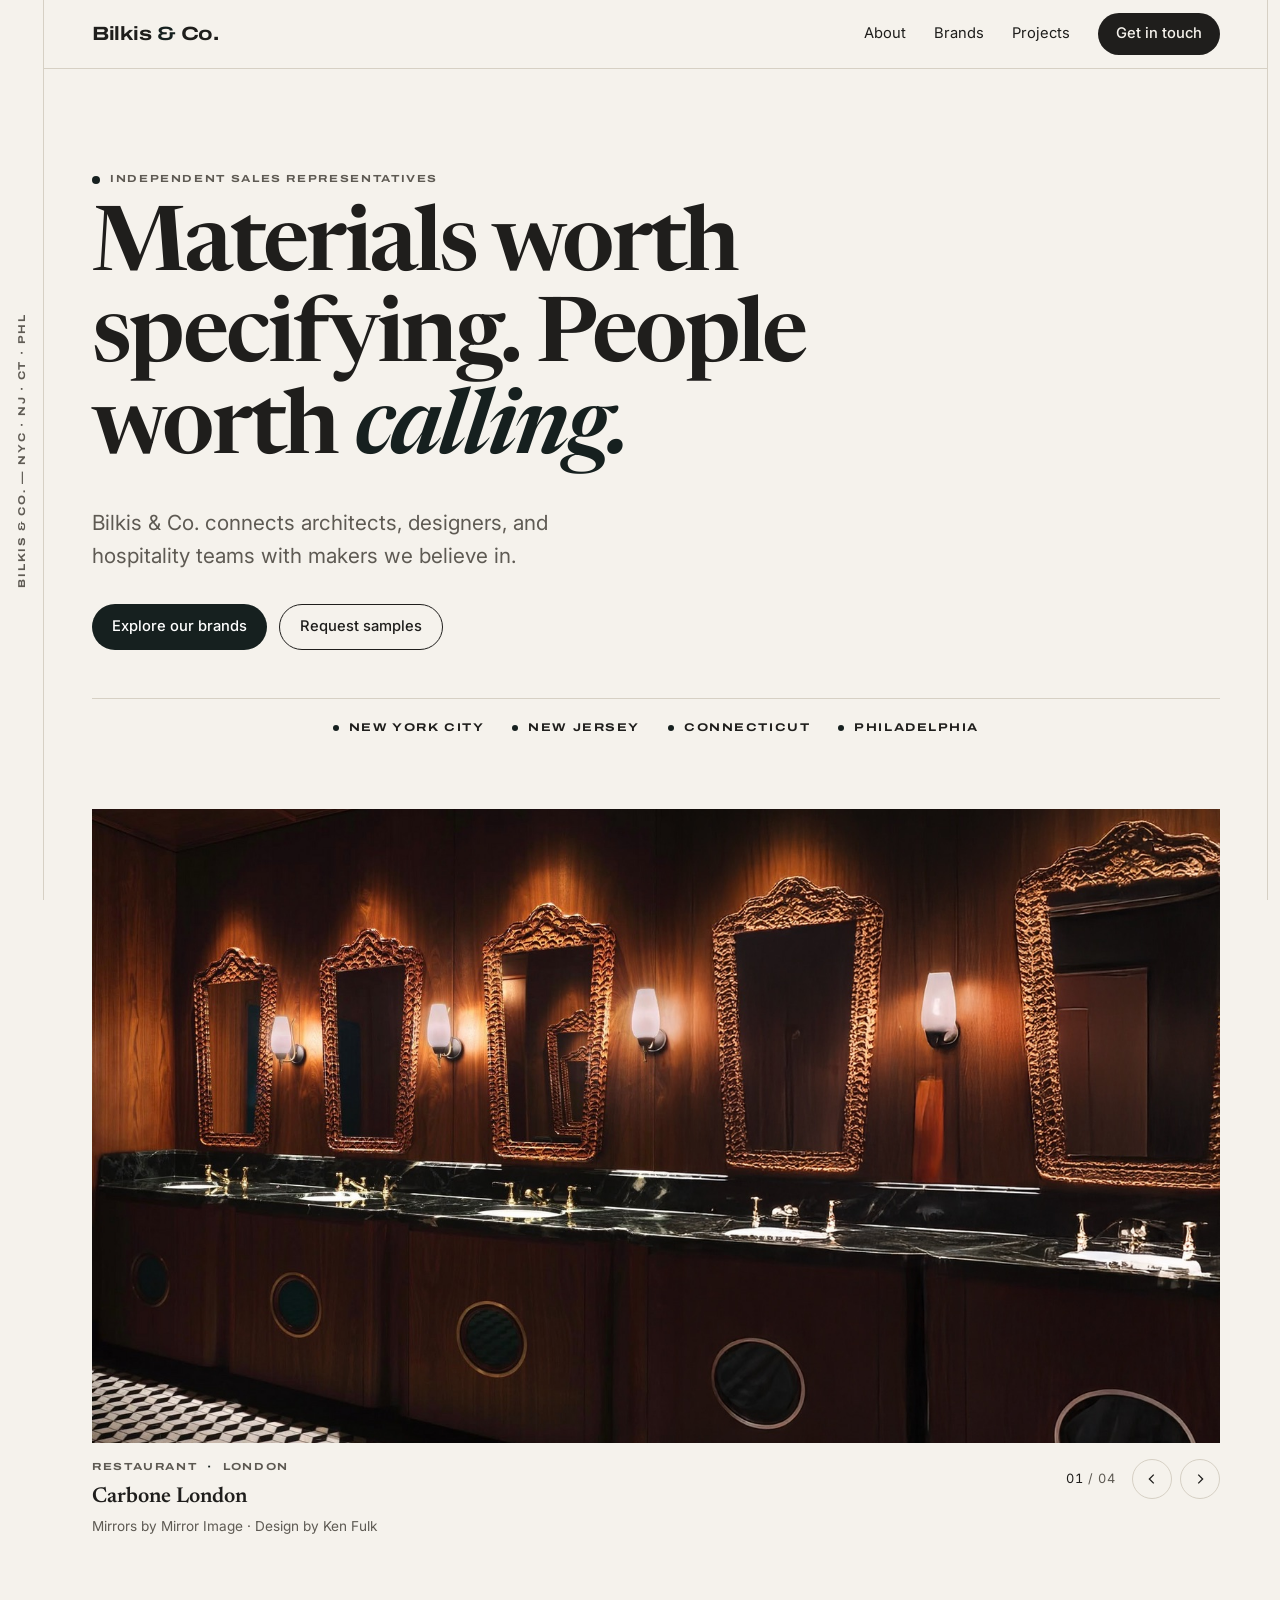
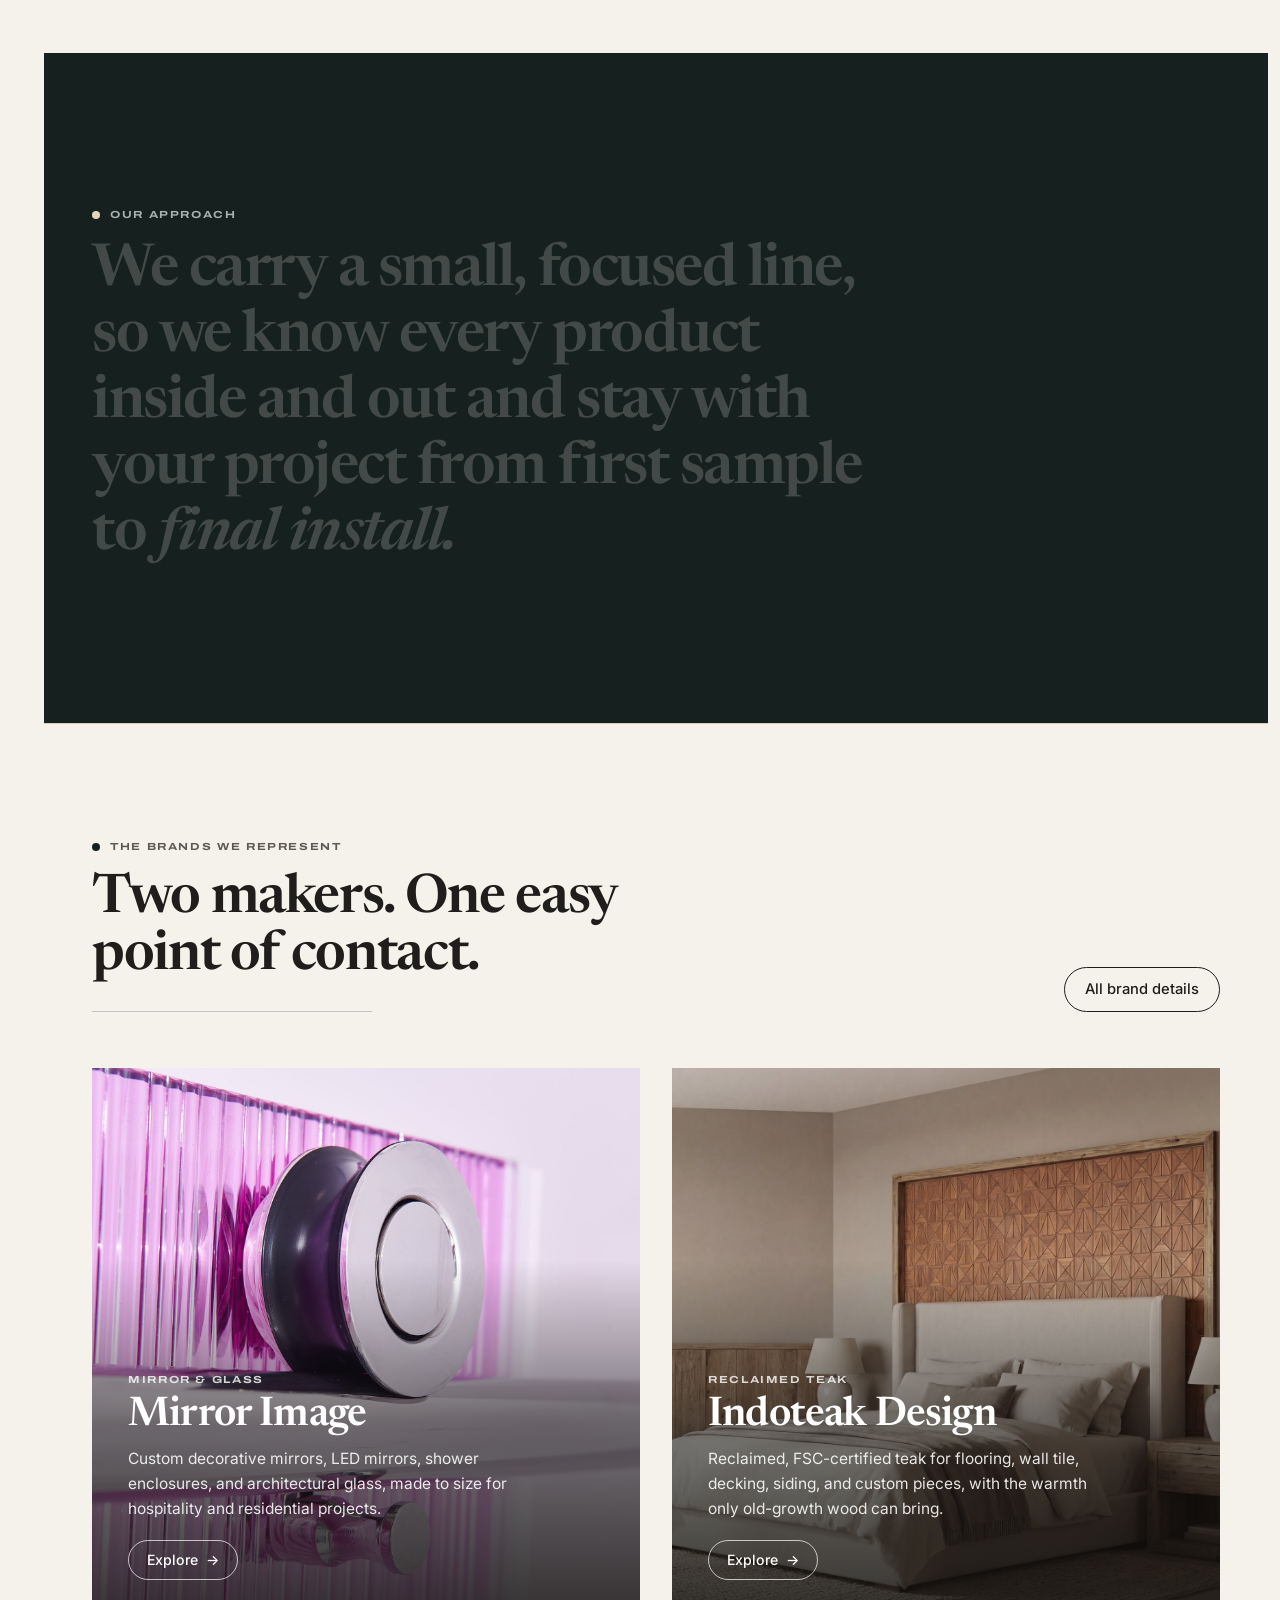
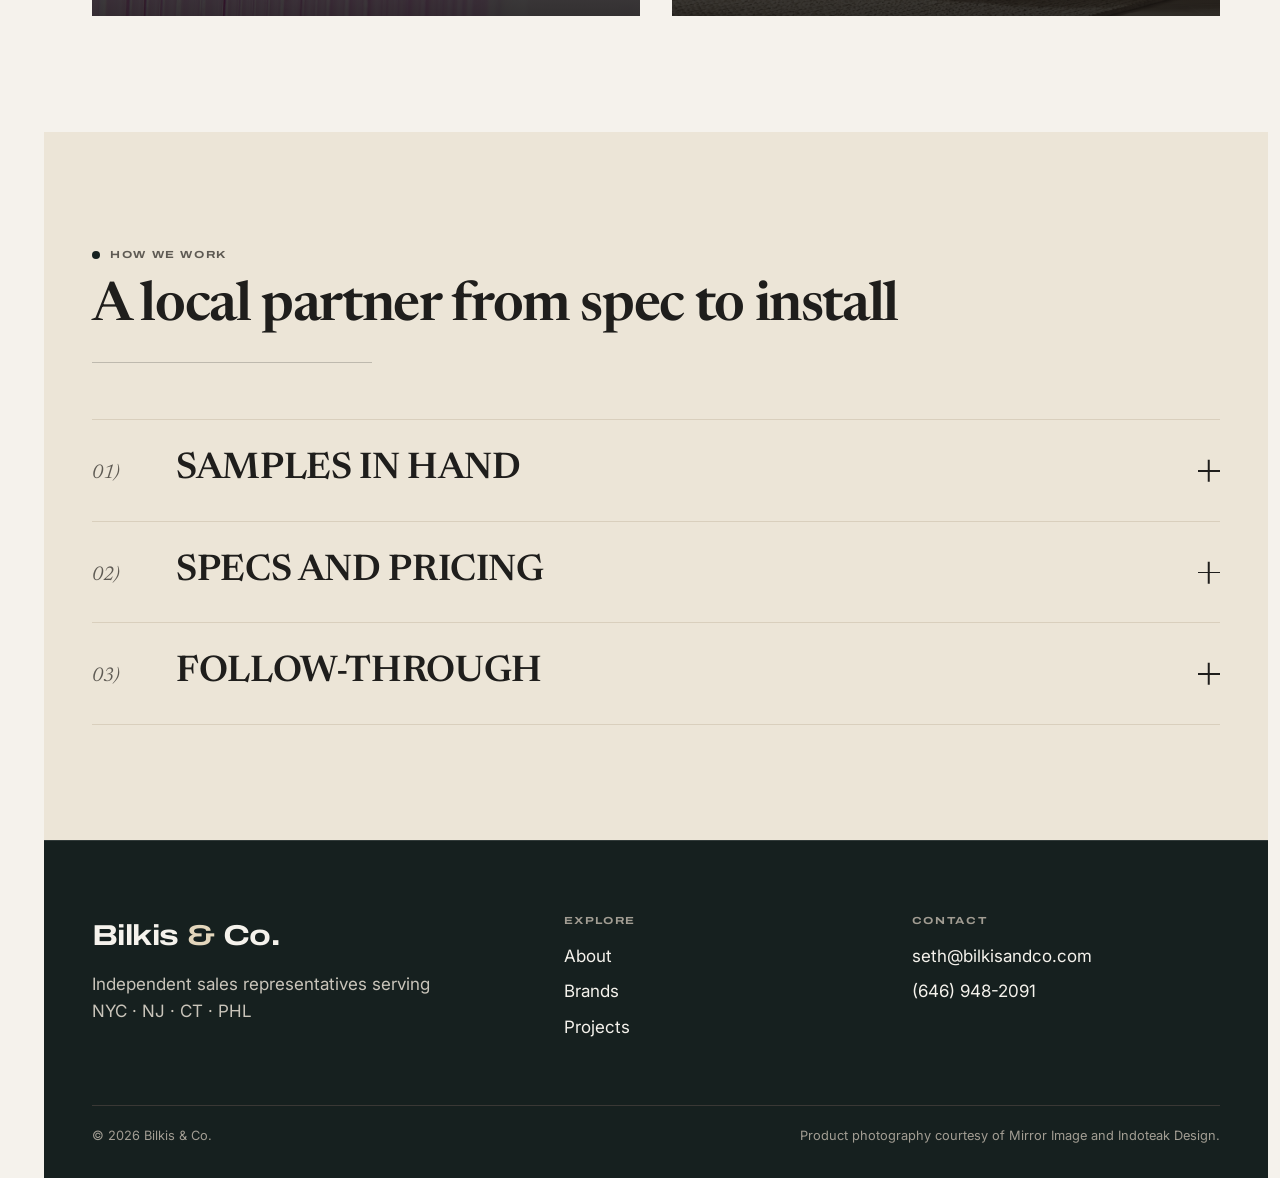
==== commit ee0e8a39: "Update copy, photos, and projects - Home: shorter intro, one-line "How we work" heading, new row cop" ====
--- a/index.html
+++ b/index.html
@@ -41,8 +41,8 @@
         <a class="btn" href="#contact">Get in touch</a>
         <div class="nav-extra">
           <a href="mailto:seth@bilkisandco.com">seth@bilkisandco.com</a>
-          <a href="tel:+19734793342">(973) 479-3342</a>
-          <p>NYC · NJ · CT · Philadelphia</p>
+          <a href="tel:+16469482091">(646) 948-2091</a>
+          <p>NYC · NJ · CT · PHL</p>
         </div>
       </nav>
     </div>
@@ -53,7 +53,7 @@
       <div class="wrap">
         <p class="eyebrow">Independent sales representatives</p>
         <h1>Materials worth specifying. People worth <em>calling.</em></h1>
-        <p class="lede">Bilkis &amp; Co. connects architects, designers, and hospitality teams with makers we believe in, and stays with every project from first sample to final install.</p>
+        <p class="lede">Bilkis &amp; Co. connects architects, designers, and hospitality teams with makers we believe in.</p>
         <div class="hero-actions">
           <a class="btn btn-pop" href="/brands">Explore our brands</a>
           <a class="btn btn-ghost" href="#contact">Request samples</a>
@@ -67,7 +67,7 @@
             <figure class="slide is-active" data-meta="Restaurant|London|Carbone London" data-credit="Mirrors by Mirror Image · Design by Ken Fulk">
               <img src="/assets/img/mi-installation.jpg" alt="A long row of ornate framed mirrors above a dark marble vanity in a wood-paneled restroom" width="1600" height="1042" fetchpriority="high">
             </figure>
-            <figure class="slide" data-meta="Restaurant|New York, NY|Seahorse at W Union Square" data-credit="Teak &amp; Holly flooring by Indoteak Design · Design by Rockwell Group">
+            <figure class="slide" data-meta="Restaurant|New York, NY|Seahorse at W USQ" data-credit="Teak &amp; Holly flooring by Indoteak Design · Design by Rockwell Group">
               <img src="/assets/img/it-seahorse.jpg" alt="Seahorse restaurant with blue banquettes, wood paneling, striped teak floors, and a painted ocean mural" width="1600" height="900" loading="lazy">
             </figure>
             <figure class="slide" data-meta="Restaurant|Chicago, IL|The Somerset" data-credit="Reclaimed teak by Indoteak Design · Design by AvroKO">
@@ -137,21 +137,21 @@
         <div class="section-head">
           <div>
             <p class="eyebrow">How we work</p>
-            <h2>A local partner from spec to install.</h2>
+            <h2 class="h2-one-line">A local partner from spec to install</h2>
           </div>
         </div>
         <div class="rows">
           <details class="row">
             <summary><span class="row-num">01)</span><span class="row-title">Samples in hand</span><span class="row-icon" aria-hidden="true"></span></summary>
-            <div class="row-body"><p>We bring finishes, glass, and wood to your studio or job site, so you can see and touch the material before it goes on the board.</p></div>
+            <div class="row-body"><p>We bring finishes, glass, and wood samples to your studio and are able to collaborate on custom designs and finishes.</p></div>
           </details>
           <details class="row">
             <summary><span class="row-num">02)</span><span class="row-title">Specs and pricing</span><span class="row-icon" aria-hidden="true"></span></summary>
-            <div class="row-body"><p>Drawings, sizing, lead times, and trade pricing, handled quickly by someone who knows the product line inside and out.</p></div>
+            <div class="row-body"><p>Drawings, lead times, and trade pricing, handled quickly by our team.</p></div>
           </details>
           <details class="row">
             <summary><span class="row-num">03)</span><span class="row-title">Follow-through</span><span class="row-icon" aria-hidden="true"></span></summary>
-            <div class="row-body"><p>From purchase order to delivery, we stay on the details with the factory so your project stays on schedule.</p></div>
+            <div class="row-body"><p>From purchase order to delivery, we stay on the details with our in-house factories so your project stays on schedule.</p></div>
           </details>
         </div>
       </div>
@@ -164,7 +164,7 @@
       <div class="footer-top">
         <div>
           <a class="wordmark" href="/">Bilkis <span class="amp">&amp;</span> Co.</a>
-          <p>Independent sales representatives serving New York City, New Jersey, Connecticut, and Philadelphia.</p>
+          <p>Independent sales representatives serving NYC · NJ · CT · PHL</p>
         </div>
         <div>
           <h4>Explore</h4>
@@ -178,7 +178,7 @@
           <h4>Contact</h4>
           <ul>
             <li><a href="mailto:seth@bilkisandco.com">seth@bilkisandco.com</a></li>
-            <li><a href="tel:+19734793342">(973) 479-3342</a></li>
+            <li><a href="tel:+16469482091">(646) 948-2091</a></li>
           </ul>
         </div>
       </div>
--- a/assets/styles.css
+++ b/assets/styles.css
@@ -623,3 +623,23 @@
 .territory-band .territory-head { align-items: center; }
 .region-line { padding-bottom: calc(clamp(18px, 2.2vw, 26px) + 1px); }
 @media (max-width: 760px) { .region-line { padding-bottom: 0; } }
+
+/* Home "How we work" heading on one line (wraps only on phones) */
+.section-head h2.h2-one-line { max-width: none; }
+@media (min-width: 761px) { .h2-one-line { white-space: nowrap; } }
+
+/* About: space reserved for a portrait photo */
+.photo-ph {
+  aspect-ratio: 4 / 5; max-width: 420px; margin-top: 8px;
+  display: grid; place-items: center; text-align: center; padding: 24px;
+  background: var(--paper-2); border: 1px dashed var(--line);
+}
+
+/* About: founder photo */
+.founder-photo { max-width: 420px; margin: 8px 0 0; }
+.founder-photo img { width: 100%; aspect-ratio: 4 / 5; object-fit: cover; }
+
+.nowrap { white-space: nowrap; }
+
+/* Project credits stay on one line even at the narrowest 3-column width */
+@media (min-width: 901px) and (max-width: 1000px) { .project p { font-size: 0.86rem; } }
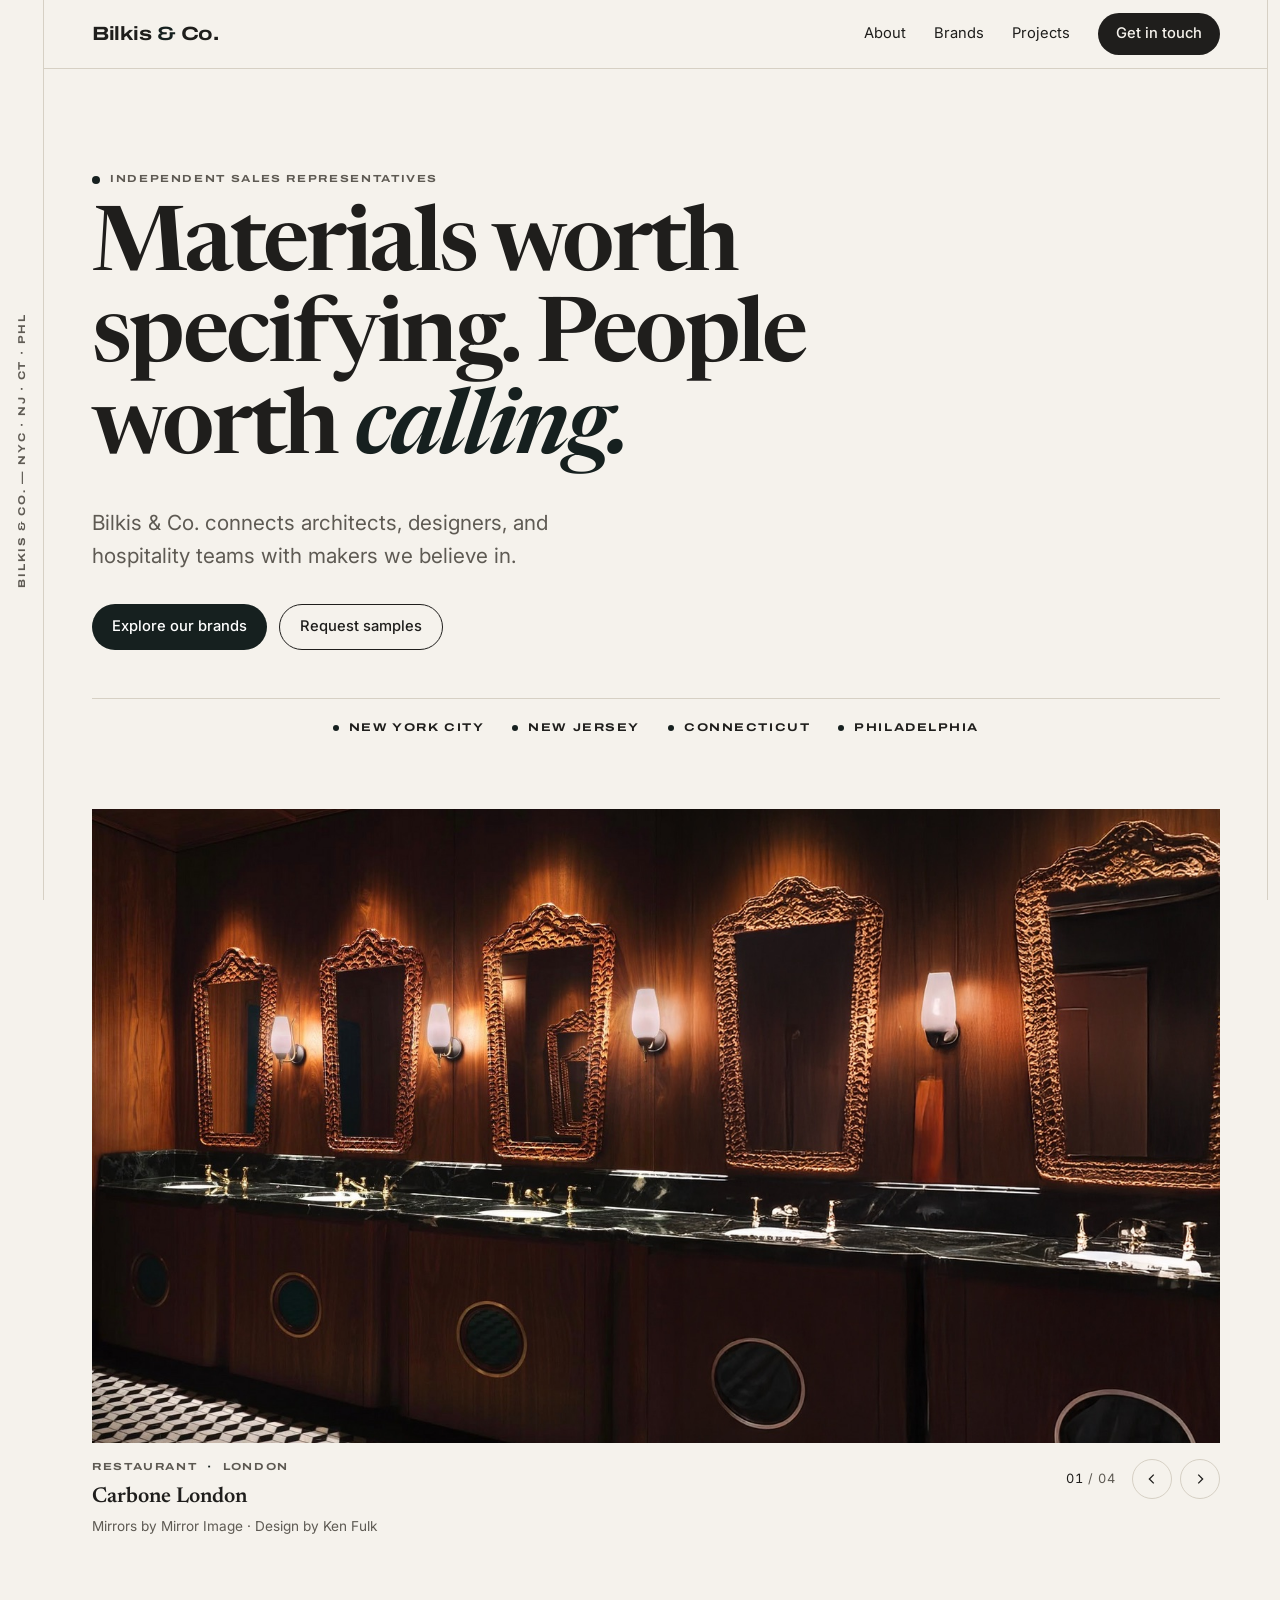
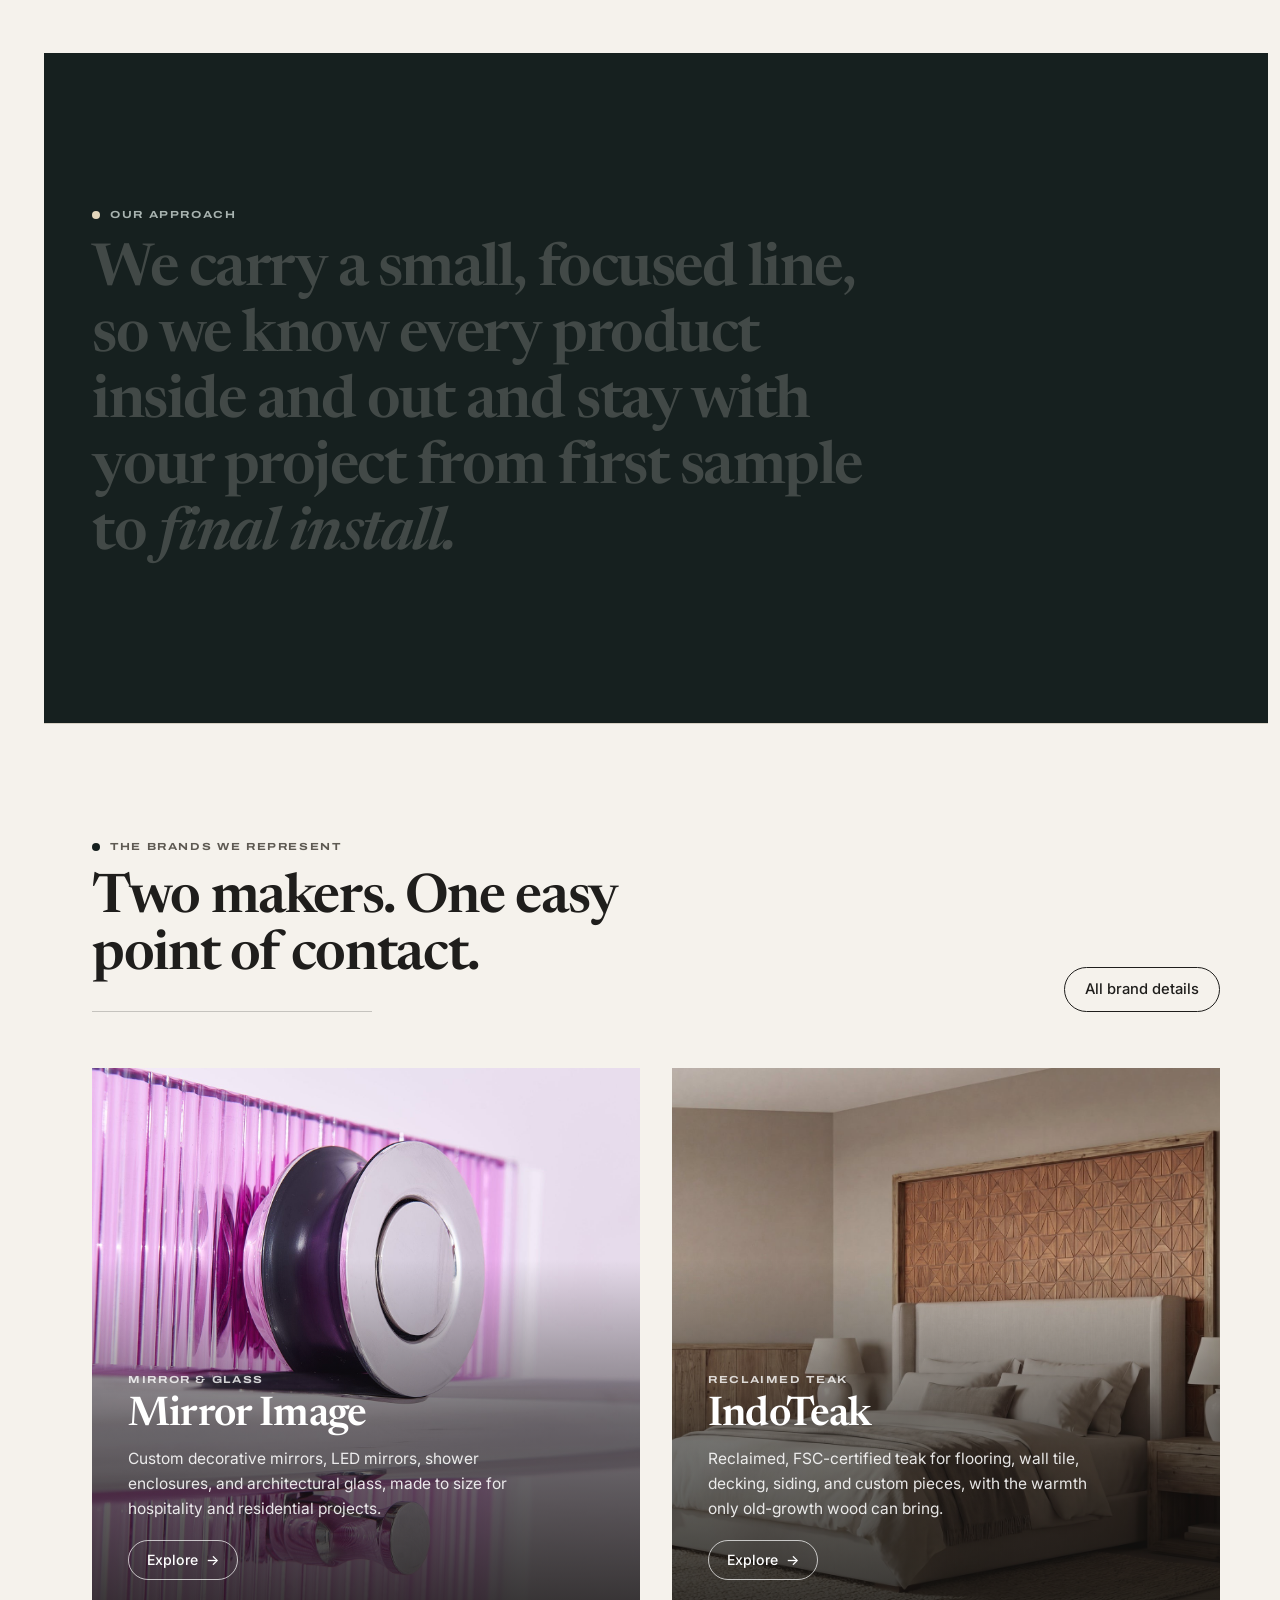
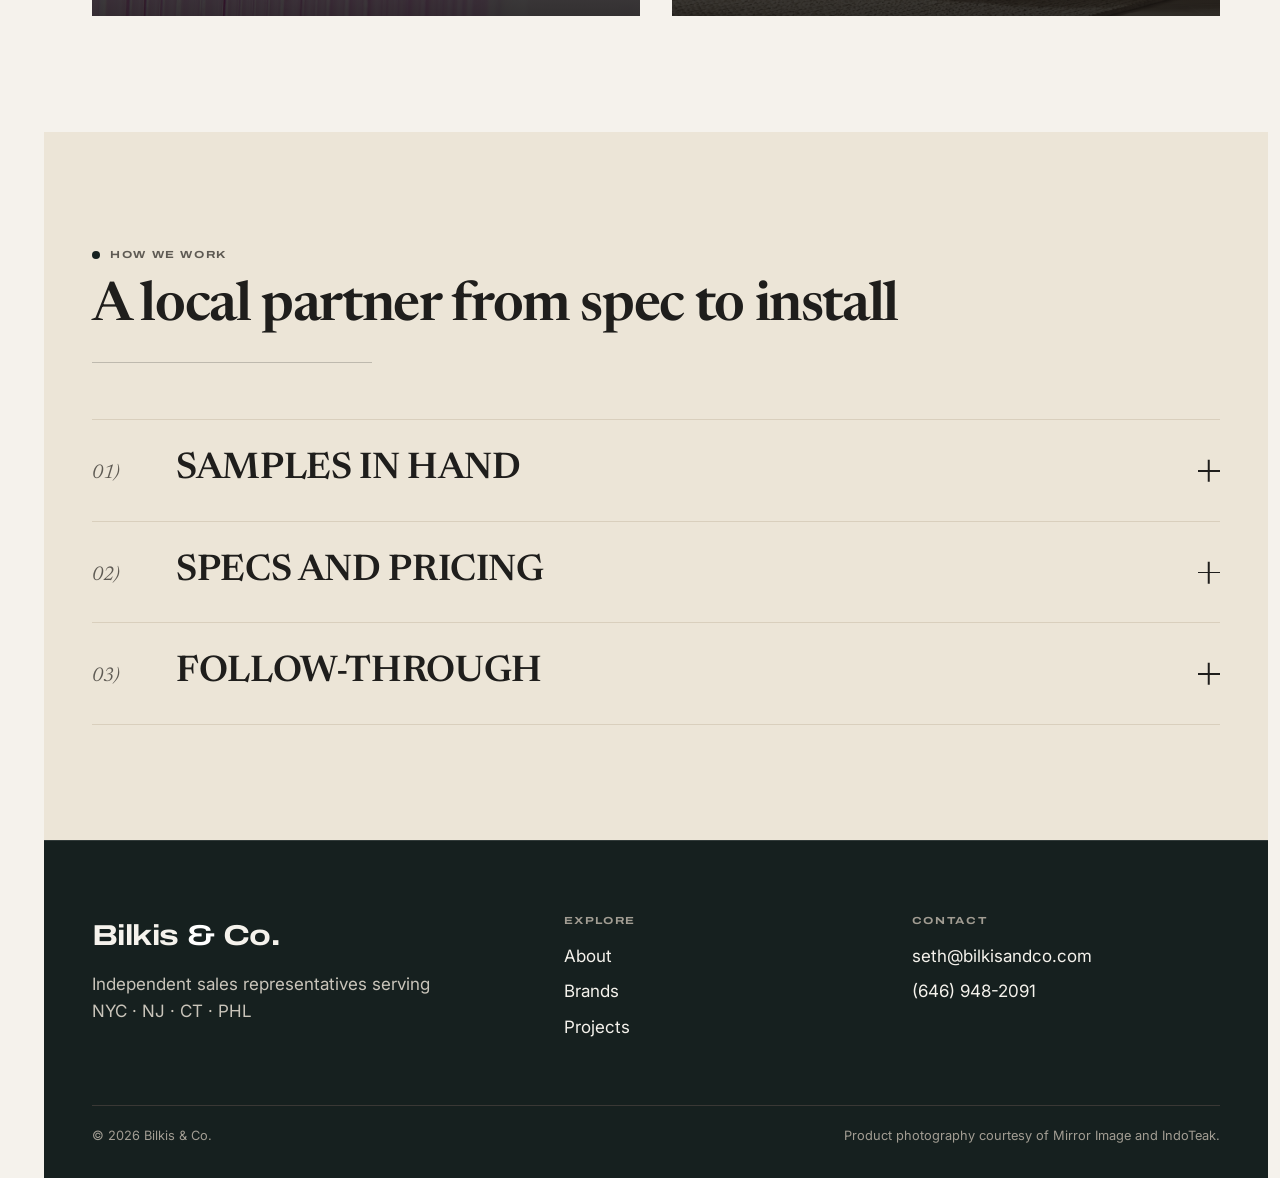
==== commit e836331c: "Add share image, recrop founder photo, rename IndoTeak - New link-preview image (white Bilkis & Co. " ====
--- a/index.html
+++ b/index.html
@@ -4,15 +4,19 @@
   <meta charset="utf-8">
   <meta name="viewport" content="width=device-width, initial-scale=1">
   <title>Bilkis &amp; Co. | Independent Sales Representatives for NYC, NJ, CT &amp; Philadelphia</title>
-  <meta name="description" content="Bilkis & Co. is an independent sales rep group connecting architects, designers and hospitality teams across New York City, New Jersey, Connecticut and Philadelphia with Mirror Image and Indoteak Design.">
+  <meta name="description" content="Bilkis & Co. is an independent sales rep group connecting architects, designers and hospitality teams across New York City, New Jersey, Connecticut and Philadelphia with Mirror Image and IndoTeak.">
   <link rel="canonical" href="https://bilkisandco.com/">
   <meta property="og:type" content="website">
   <meta property="og:site_name" content="Bilkis & Co.">
-  <meta property="og:title" content="Bilkis & Co. | Independent Sales Representatives">
+  <meta property="og:title" content="Bilkis &amp; Co.">
   <meta property="og:description" content="Mirrors, glass and reclaimed teak for projects across NYC, NJ, CT and Philadelphia.">
   <meta property="og:url" content="https://bilkisandco.com/">
-  <meta property="og:image" content="https://bilkisandco.com/assets/og.jpg">
+  <meta property="og:image" content="https://bilkisandco.com/assets/og-card.png">
+  <meta property="og:image:width" content="1200">
+  <meta property="og:image:height" content="630">
+  <meta property="og:image:alt" content="Bilkis &amp; Co.">
   <meta name="twitter:card" content="summary_large_image">
+  <meta name="twitter:image" content="https://bilkisandco.com/assets/og-card.png">
   <meta name="theme-color" content="#F5F2EC">
   <link rel="icon" href="/favicon.svg" type="image/svg+xml">
   <link rel="preconnect" href="https://fonts.googleapis.com">
@@ -67,13 +71,13 @@
             <figure class="slide is-active" data-meta="Restaurant|London|Carbone London" data-credit="Mirrors by Mirror Image · Design by Ken Fulk">
               <img src="/assets/img/mi-installation.jpg" alt="A long row of ornate framed mirrors above a dark marble vanity in a wood-paneled restroom" width="1600" height="1042" fetchpriority="high">
             </figure>
-            <figure class="slide" data-meta="Restaurant|New York, NY|Seahorse at W USQ" data-credit="Teak &amp; Holly flooring by Indoteak Design · Design by Rockwell Group">
+            <figure class="slide" data-meta="Restaurant|New York, NY|Seahorse at W USQ" data-credit="Teak &amp; Holly flooring by IndoTeak · Design by Rockwell Group">
               <img src="/assets/img/it-seahorse.jpg" alt="Seahorse restaurant with blue banquettes, wood paneling, striped teak floors, and a painted ocean mural" width="1600" height="900" loading="lazy">
             </figure>
-            <figure class="slide" data-meta="Restaurant|Chicago, IL|The Somerset" data-credit="Reclaimed teak by Indoteak Design · Design by AvroKO">
+            <figure class="slide" data-meta="Restaurant|Chicago, IL|The Somerset" data-credit="Reclaimed teak by IndoTeak · Design by AvroKO">
               <img src="/assets/img/it-somerset-chicago.jpg" alt="Overhead view of a restaurant with a diagonal teak and white-stripe floor, navy chairs, and brass globe lamps" width="928" height="790" loading="lazy">
             </figure>
-            <figure class="slide" data-meta="Residential|Bath|Oceanfront primary bath" data-credit="Engineered teak flooring by Indoteak Design">
+            <figure class="slide" data-meta="Residential|Bath|Oceanfront primary bath" data-credit="Engineered teak flooring by IndoTeak">
               <img src="/assets/img/it-bath-ocean.jpg" alt="Bright oceanfront bathroom with warm teak flooring and teak vanity" width="1600" height="1068" loading="lazy">
             </figure>
           </div>
@@ -123,7 +127,7 @@
             <div class="img"><img src="/assets/img/it-amy-tile.jpg" alt="Bedroom with a carved geometric teak tile panel behind the headboard" width="1600" height="1280" loading="lazy"></div>
             <div class="card-overlay">
               <p class="card-kicker">Reclaimed teak</p>
-              <h3>Indoteak Design</h3>
+              <h3>IndoTeak</h3>
               <p>Reclaimed, FSC-certified teak for flooring, wall tile, decking, siding, and custom pieces, with the warmth only old-growth wood can bring.</p>
               <span class="card-cta">Explore <span aria-hidden="true">→</span></span>
             </div>
@@ -184,7 +188,7 @@
       </div>
       <div class="footer-bottom">
         <span>© <span data-year>2026</span> Bilkis &amp; Co.</span>
-        <span>Product photography courtesy of Mirror Image and Indoteak Design.</span>
+        <span>Product photography courtesy of Mirror Image and IndoTeak.</span>
       </div>
     </div>
   </footer>
--- a/assets/styles.css
+++ b/assets/styles.css
@@ -441,7 +441,7 @@
 
 /* Faint line along the top of the footer */
 .site-footer { border-top: 1px solid rgba(255,255,255,.12); }
-.site-footer .amp { color: var(--pop-light); }
+.site-footer .amp { color: #fff; }
 
 /* ---------- Numbered rows that open on click (How we work / Who we work with) ---------- */
 .rows { border-top: 1px solid var(--line); }
@@ -643,3 +643,10 @@
 
 /* Project credits stay on one line even at the narrowest 3-column width */
 @media (min-width: 901px) and (max-width: 1000px) { .project p { font-size: 0.86rem; } }
+
+/* About: bio sits level with the middle of the founder photo on desktop */
+@media (min-width: 761px) {
+  .about-founder { align-items: center; }
+  .about-founder > div:last-child p:last-child { margin-bottom: 0; }
+  .about-founder > div:last-child { padding-top: var(--eyebrow-offset, 32px); }
+}
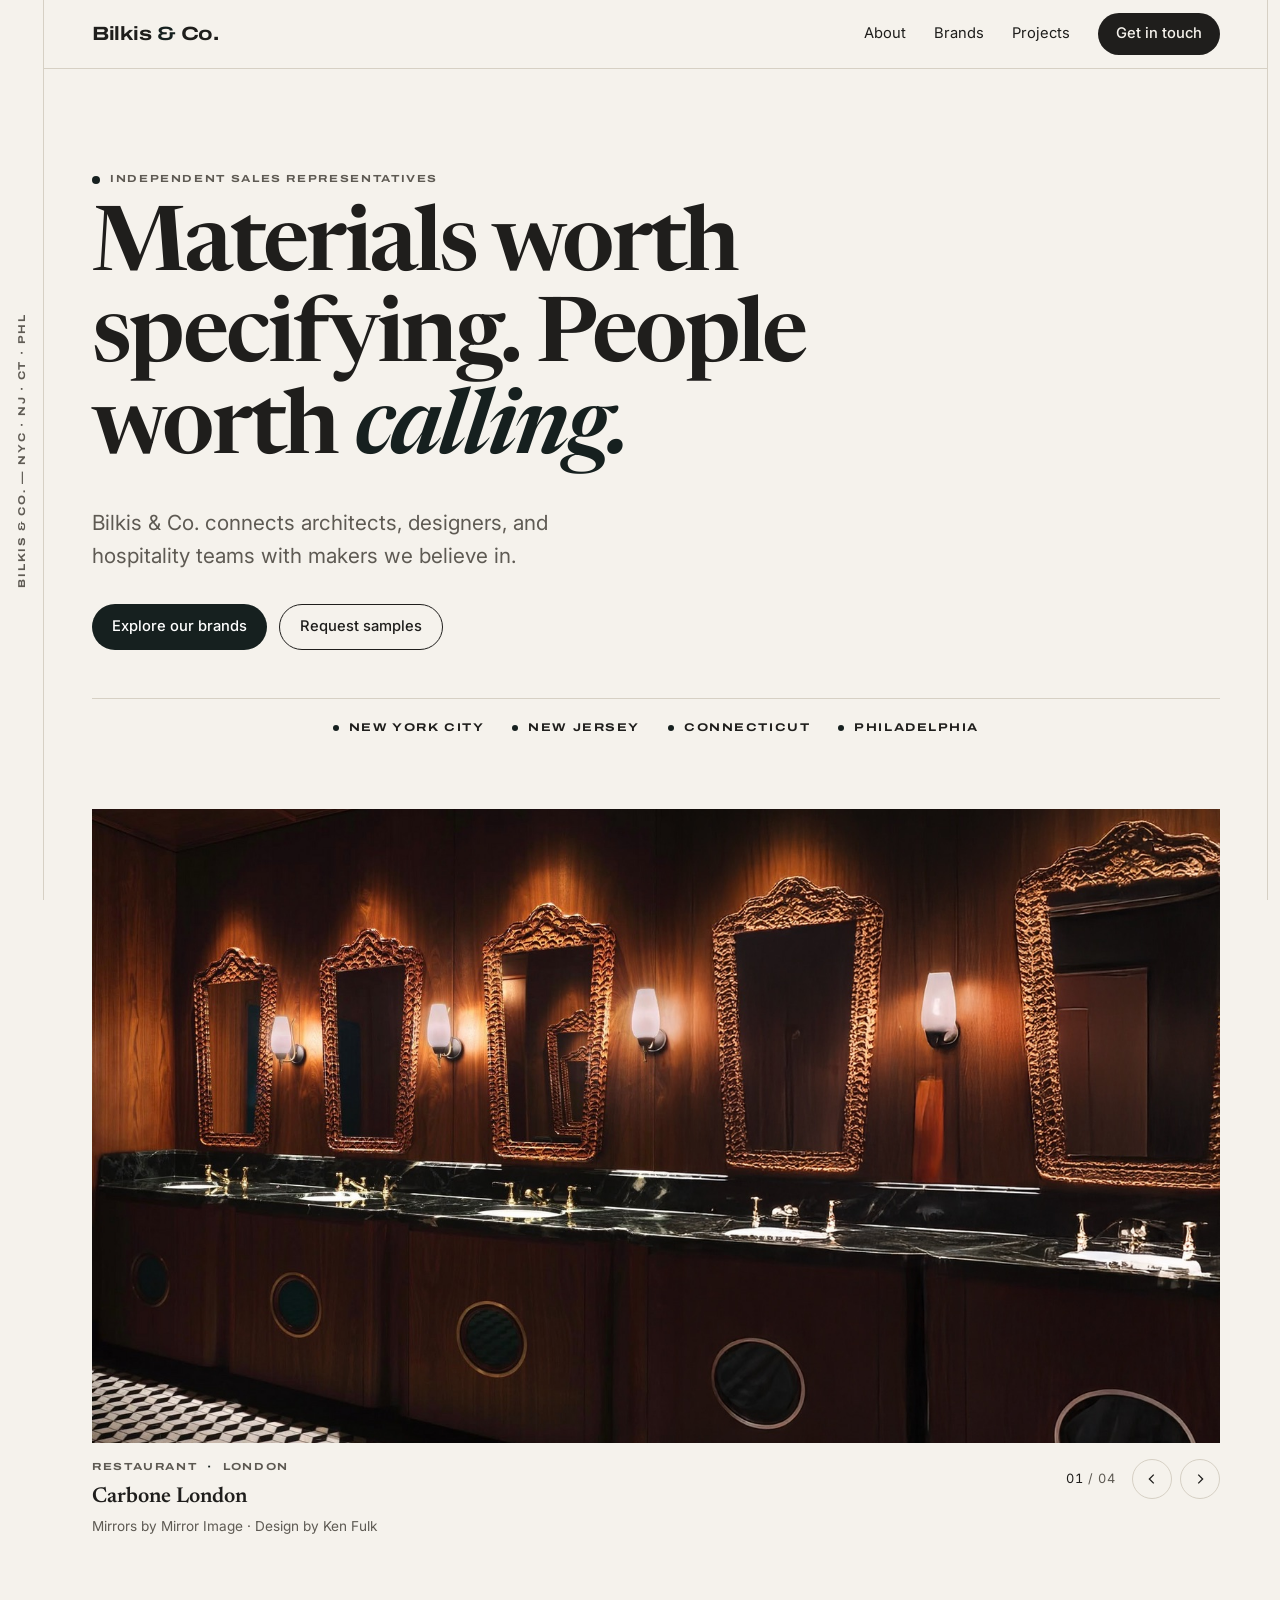
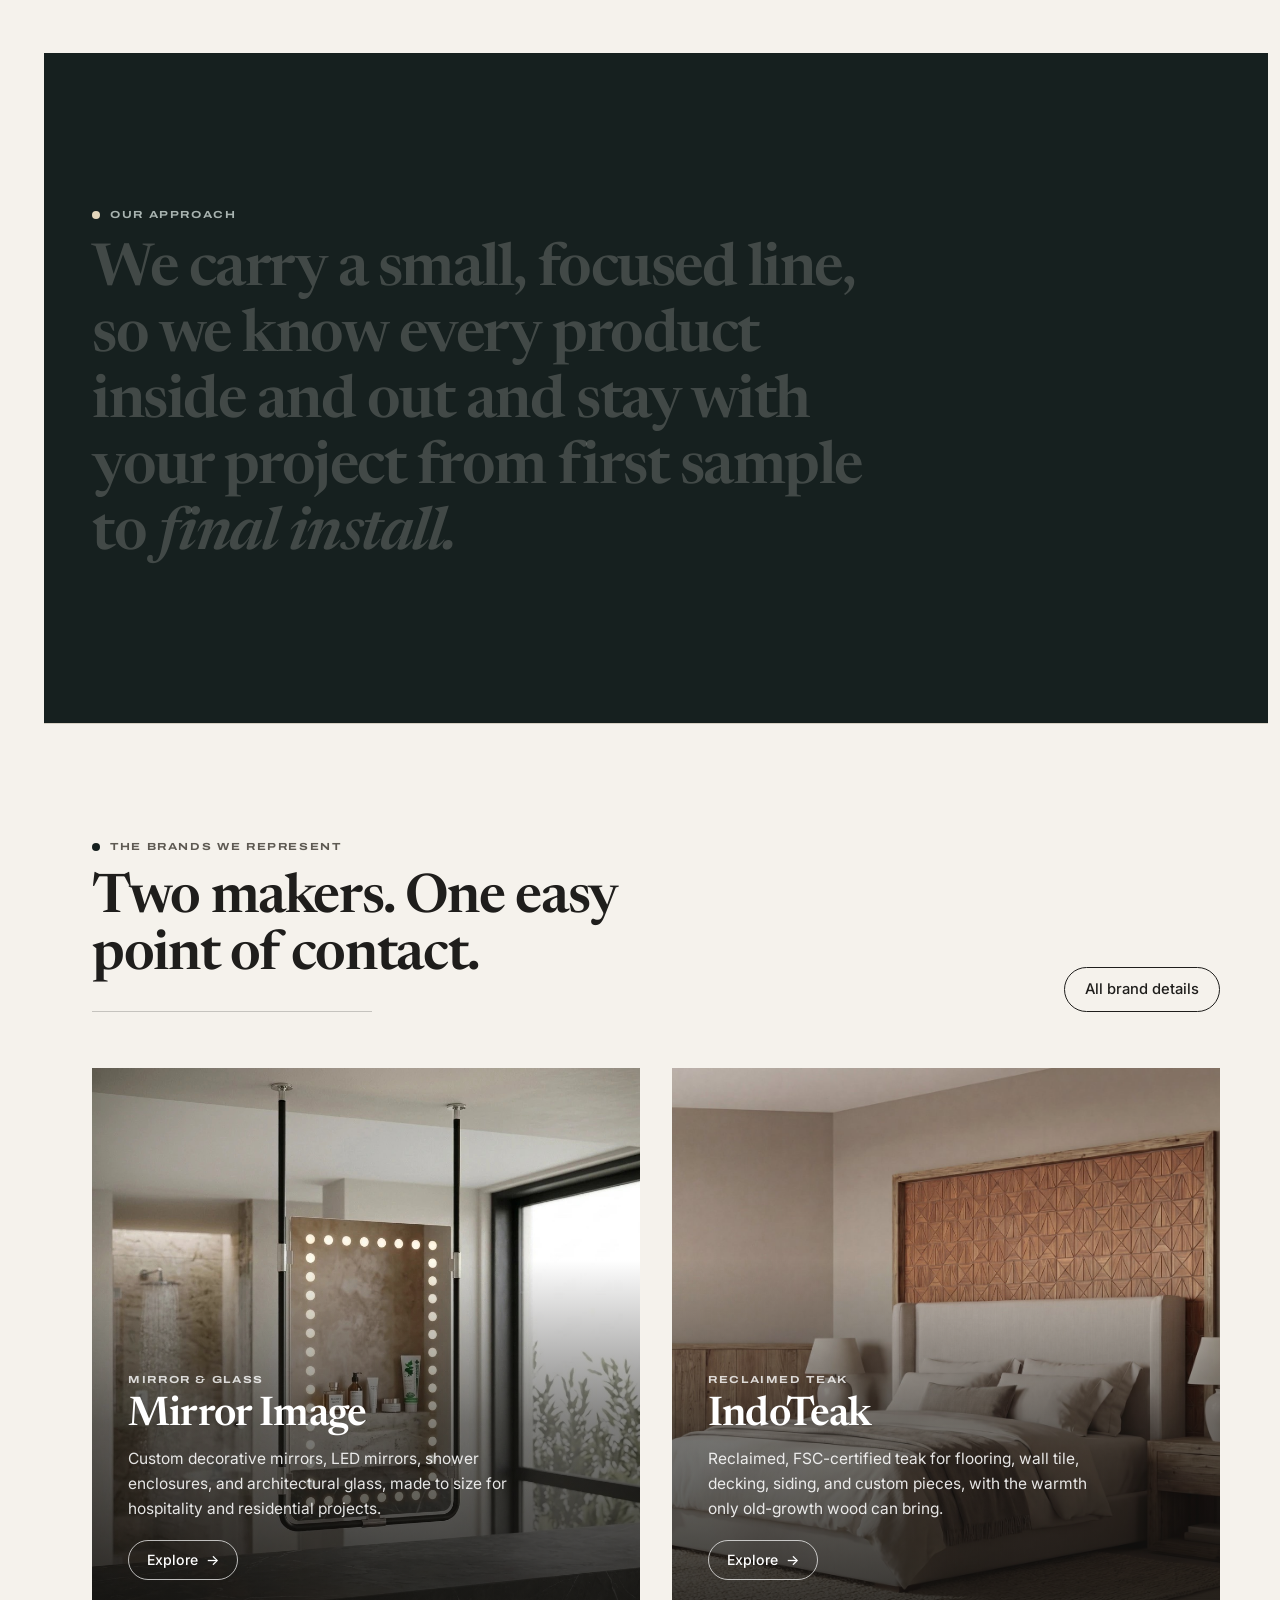
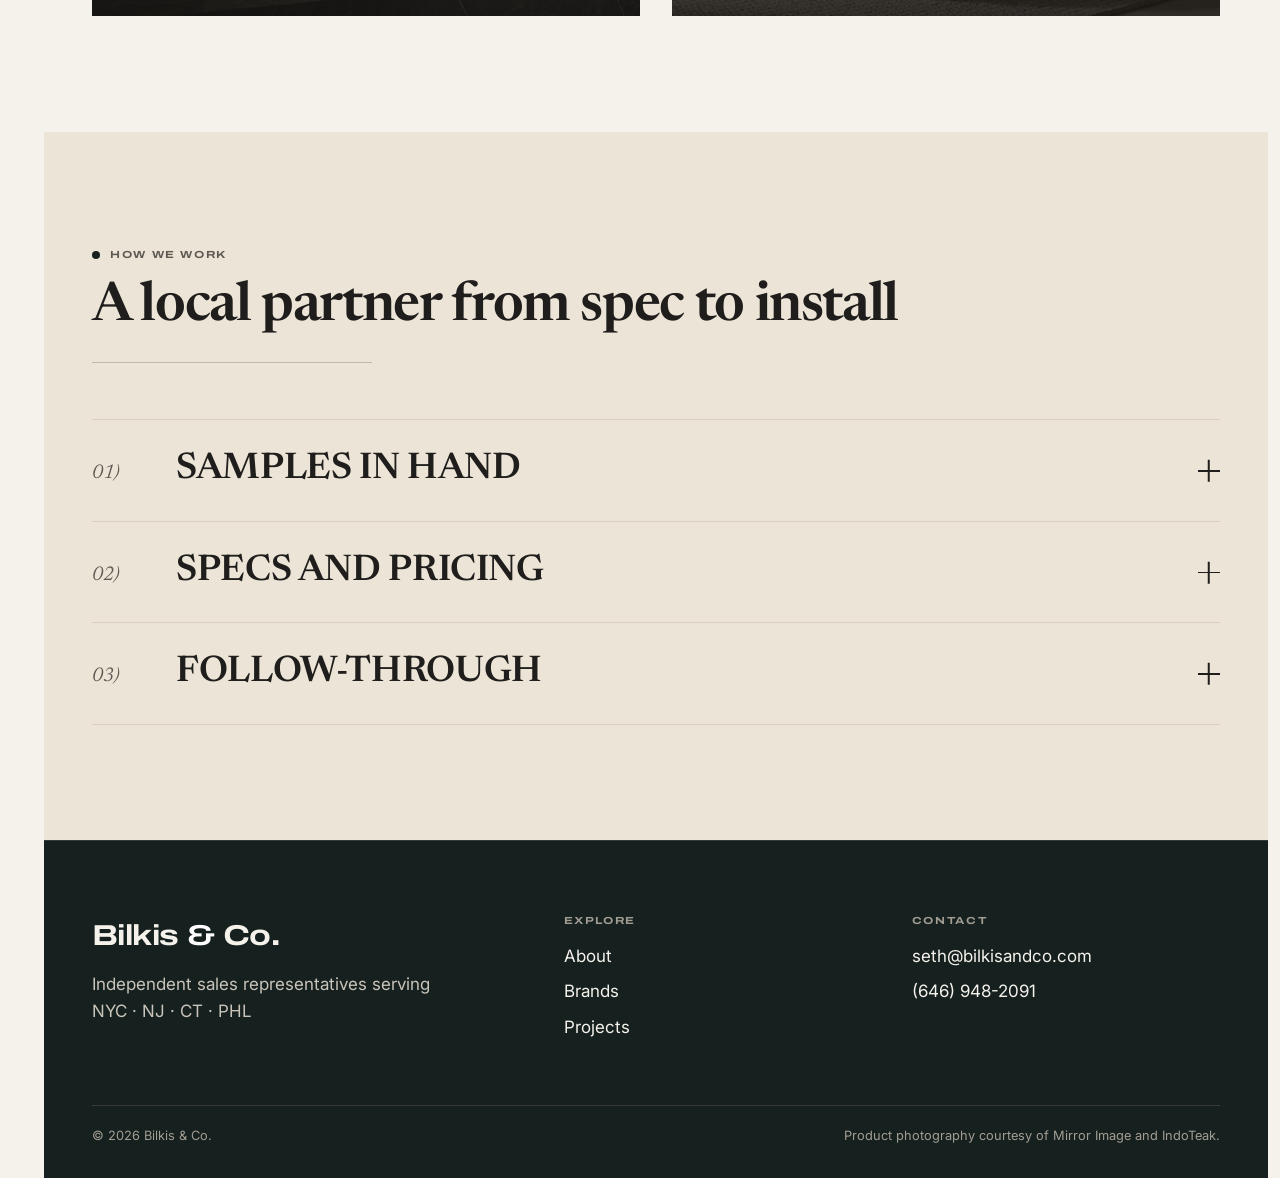
==== commit 27bcd008: "Swap Mirror Image homepage card photo to suspended LED mirror Co-Authored-By: Claude Opus 5.5 <norep" ====
--- a/index.html
+++ b/index.html
@@ -22,7 +22,7 @@
   <link rel="preconnect" href="https://fonts.googleapis.com">
   <link rel="preconnect" href="https://fonts.gstatic.com" crossorigin>
   <link href="https://fonts.googleapis.com/css2?family=Archivo:wdth,wght@125,700&family=Newsreader:ital,opsz,wght@0,6..72,400..700;1,6..72,400..700&family=Inter:wght@400;500;600&display=swap" rel="stylesheet">
-  <link rel="stylesheet" href="/assets/styles.css">
+  <link rel="stylesheet" href="/assets/styles.css?v=2">
   <script>
     (function(){var d=document.documentElement;if('IntersectionObserver' in window&&matchMedia('(prefers-reduced-motion: no-preference)').matches){d.classList.add('js-motion');setTimeout(function(){if(!d.classList.contains('motion-ready'))d.classList.remove('js-motion')},2500)}})();
   </script>
@@ -115,7 +115,7 @@
         </div>
         <div class="brand-cards">
           <a class="brand-card" href="/brands#mirror-image">
-            <div class="img"><img src="/assets/img/mi-ribbed-shower.jpg" alt="Close-up of pink ribbed glass and polished chrome shower hardware" width="1600" height="1600" loading="lazy"></div>
+            <div class="img"><img src="/assets/img/mi-suspended-led-mirror.jpg" alt="Ceiling-suspended LED mirror with globe lights framing it, hanging above a dark marble counter in a stone bathroom" width="1024" height="1024" loading="lazy"></div>
             <div class="card-overlay">
               <p class="card-kicker">Mirror &amp; glass</p>
               <h3>Mirror Image</h3>
@@ -193,6 +193,6 @@
     </div>
   </footer>
 
-  <script src="/assets/main.js" defer></script>
+  <script src="/assets/main.js?v=2" defer></script>
 </body>
 </html>
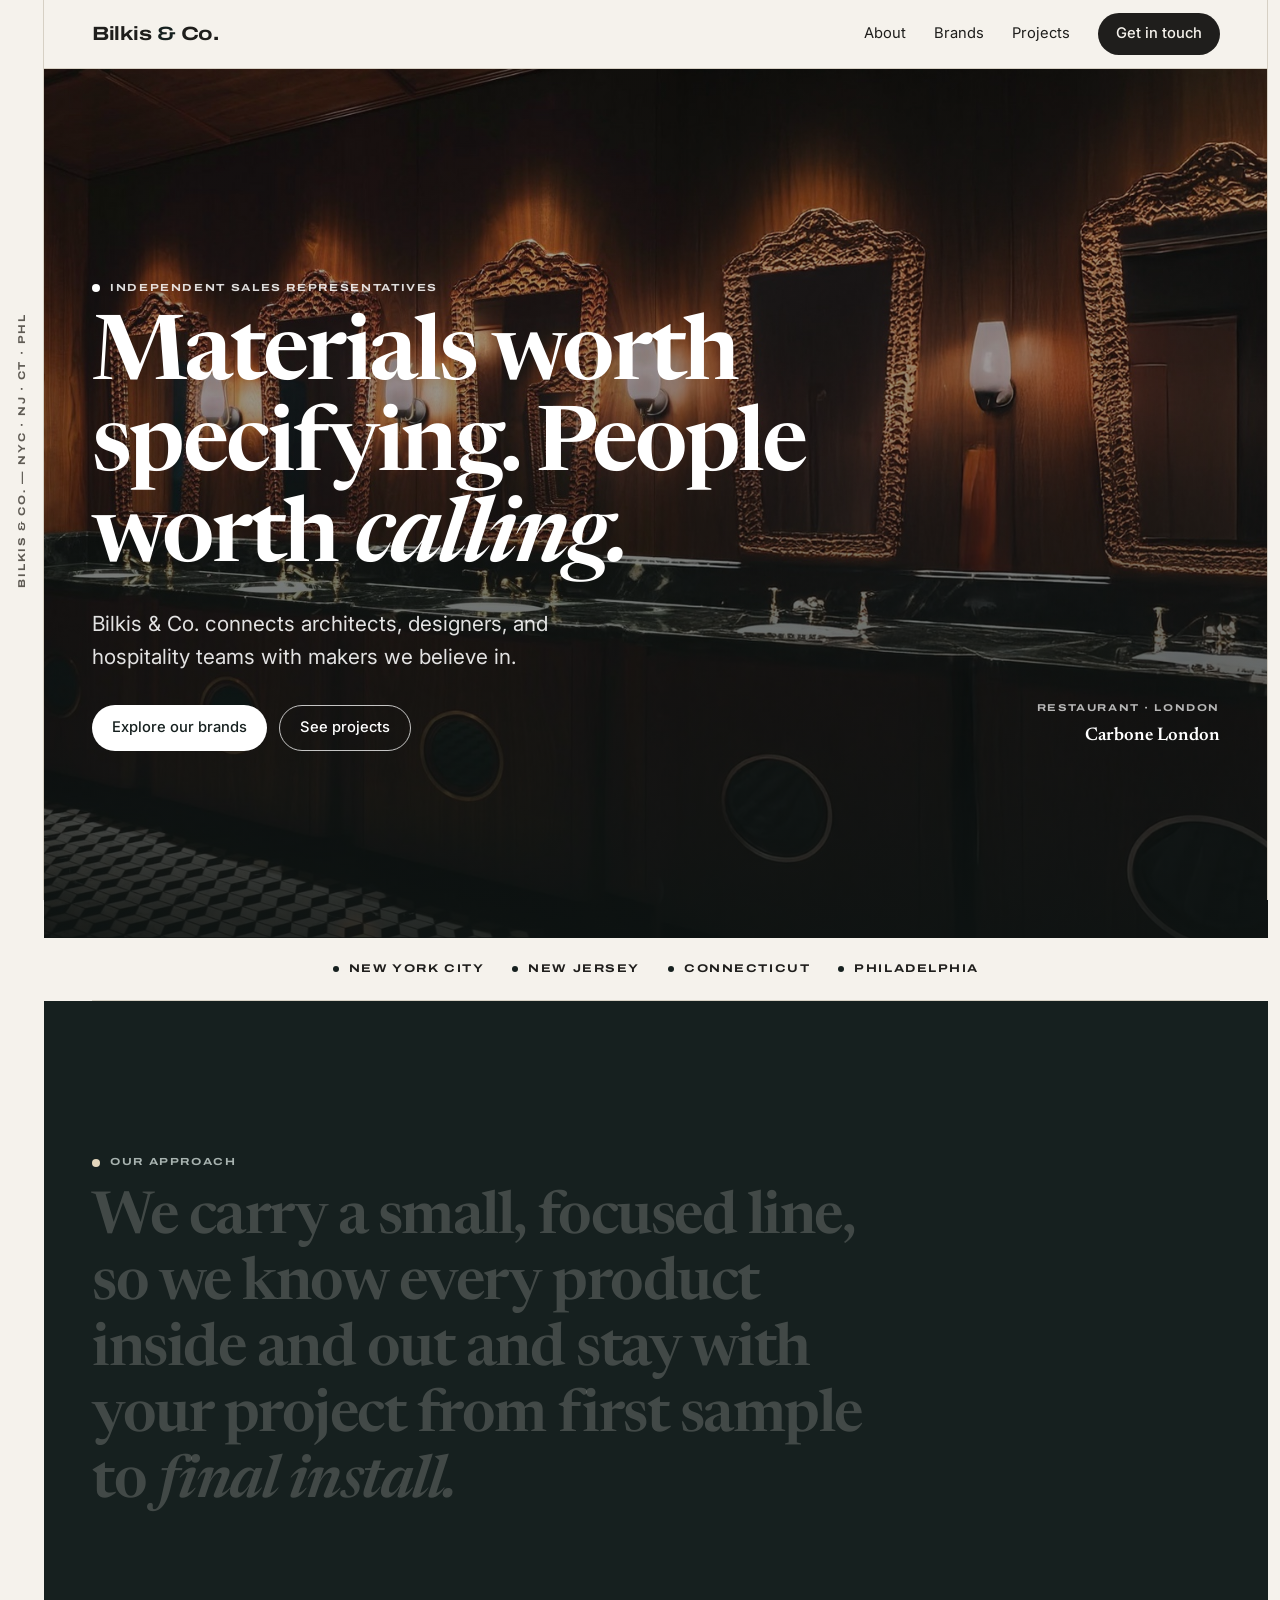
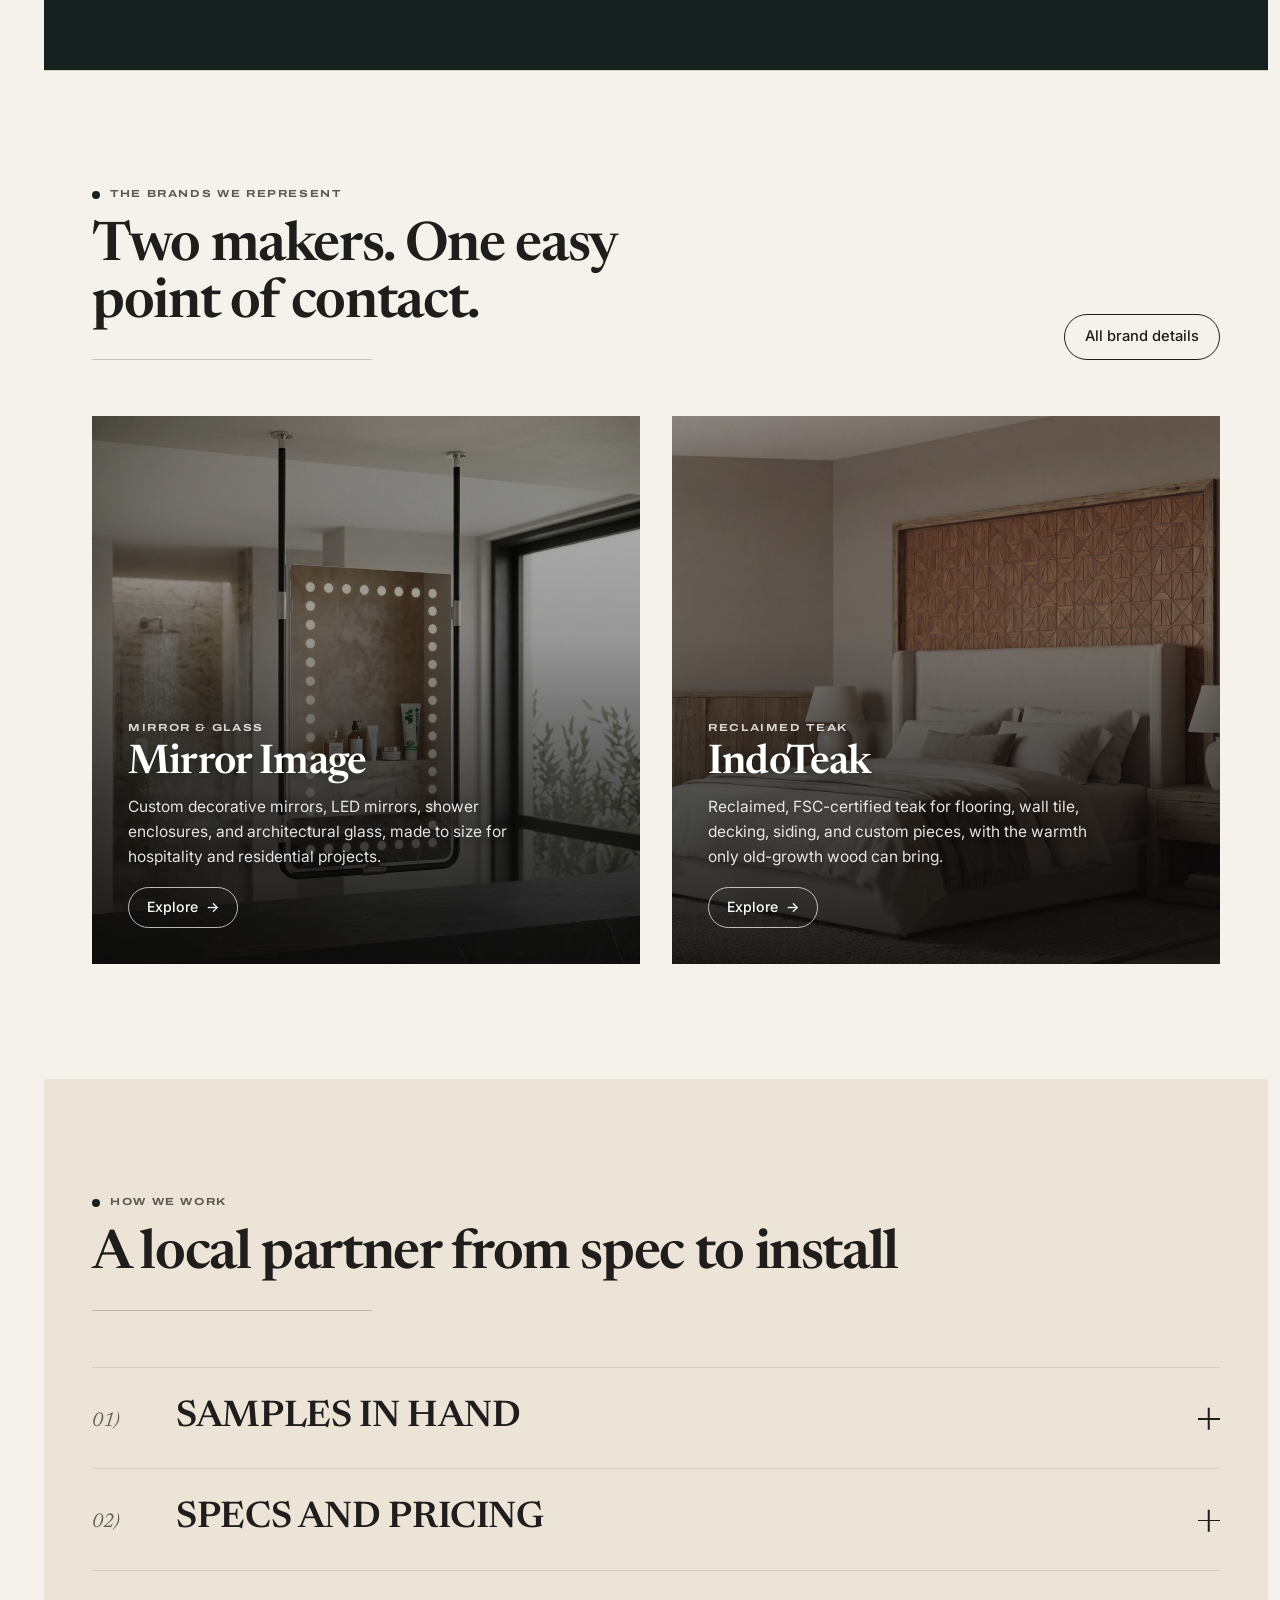
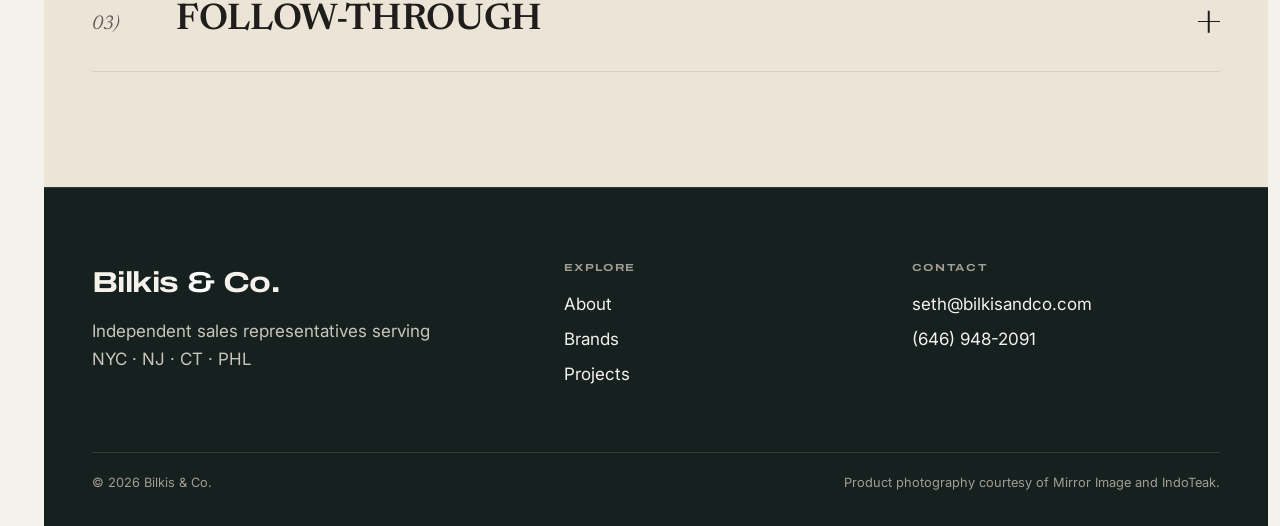
==== commit 90be4a92: "Full-screen photo hero on homepage; darker brand card shading - Hero photos fill the first screen an" ====
--- a/index.html
+++ b/index.html
@@ -53,49 +53,36 @@
   </header>
 
   <main id="main">
-    <section class="hero">
+    <section class="fhero" aria-label="Featured projects">
+      <div class="fhero-slides">
+        <img class="on" src="/assets/img/mi-installation.jpg" alt="Carbone London restroom with ornate framed mirrors above a dark marble vanity" width="1600" height="1042" fetchpriority="high" data-meta="Restaurant · London" data-title="Carbone London">
+        <img style="object-position: 50% 25%" src="/assets/img/it-seahorse.jpg" alt="Seahorse restaurant with blue banquettes, striped teak floors, and a painted ocean mural" width="1600" height="900" loading="lazy" data-meta="Restaurant · New York, NY" data-title="Seahorse at W USQ">
+        <img src="/assets/img/it-nobu-palo-alto.jpg" alt="Nobu Hotel Palo Alto lobby lounge with teak flooring and a linear fireplace" width="740" height="925" loading="lazy" data-meta="Hotel · Palo Alto, CA" data-title="Nobu Hotel Palo Alto">
+        <img src="/assets/img/mi-nom-wah-jfk.jpg" alt="Nom Wah at JFK Terminal 5 with a large etched mirror above red booths" width="692" height="865" loading="lazy" data-meta="Restaurant · Queens, NY" data-title="Nom Wah, JFK Terminal 5">
+      </div>
       <div class="wrap">
         <p class="eyebrow">Independent sales representatives</p>
         <h1>Materials worth specifying. People worth <em>calling.</em></h1>
-        <p class="lede">Bilkis &amp; Co. connects architects, designers, and hospitality teams with makers we believe in.</p>
-        <div class="hero-actions">
-          <a class="btn btn-pop" href="/brands">Explore our brands</a>
-          <a class="btn btn-ghost" href="#contact">Request samples</a>
+        <div class="fhero-bottom">
+          <div>
+            <p class="lede">Bilkis &amp; Co. connects architects, designers, and hospitality teams with makers we believe in.</p>
+            <div class="hero-actions">
+              <a class="btn btn-pop" href="/brands">Explore our brands</a>
+              <a class="btn btn-ghost" href="/projects">See projects</a>
+            </div>
+          </div>
+          <div class="fhero-caption" aria-live="polite"><span class="meta">Restaurant · London</span><strong>Carbone London</strong></div>
         </div>
+      </div>
+    </section>
+
+    <div class="territory-strip">
+      <div class="wrap">
         <div class="territory" aria-label="Territory">
           <span>New York City</span><span>New Jersey</span><span>Connecticut</span><span>Philadelphia</span>
         </div>
-
-        <div class="hero-slider" aria-roledescription="carousel" aria-label="Featured projects">
-          <div class="slides">
-            <figure class="slide is-active" data-meta="Restaurant|London|Carbone London" data-credit="Mirrors by Mirror Image · Design by Ken Fulk">
-              <img src="/assets/img/mi-installation.jpg" alt="A long row of ornate framed mirrors above a dark marble vanity in a wood-paneled restroom" width="1600" height="1042" fetchpriority="high">
-            </figure>
-            <figure class="slide" data-meta="Restaurant|New York, NY|Seahorse at W USQ" data-credit="Teak &amp; Holly flooring by IndoTeak · Design by Rockwell Group">
-              <img src="/assets/img/it-seahorse.jpg" alt="Seahorse restaurant with blue banquettes, wood paneling, striped teak floors, and a painted ocean mural" width="1600" height="900" loading="lazy">
-            </figure>
-            <figure class="slide" data-meta="Restaurant|Chicago, IL|The Somerset" data-credit="Reclaimed teak by IndoTeak · Design by AvroKO">
-              <img src="/assets/img/it-somerset-chicago.jpg" alt="Overhead view of a restaurant with a diagonal teak and white-stripe floor, navy chairs, and brass globe lamps" width="928" height="790" loading="lazy">
-            </figure>
-            <figure class="slide" data-meta="Residential|Bath|Oceanfront primary bath" data-credit="Engineered teak flooring by IndoTeak">
-              <img src="/assets/img/it-bath-ocean.jpg" alt="Bright oceanfront bathroom with warm teak flooring and teak vanity" width="1600" height="1068" loading="lazy">
-            </figure>
-          </div>
-          <div class="slider-bar">
-            <div class="slider-caption" aria-live="polite">
-              <div class="meta"><span>Restaurant</span><span>London</span></div>
-              <p class="slider-title">Carbone London</p>
-              <p class="slider-credit">Mirrors by Mirror Image · Design by Ken Fulk</p>
-            </div>
-            <div class="slider-controls">
-              <span class="slider-count"><span class="cur">01</span> / <span class="tot">04</span></span>
-              <button type="button" class="slider-btn" data-dir="-1" aria-label="Previous project"><svg viewBox="0 0 16 16" width="14" height="14" aria-hidden="true"><path d="M10 3 5 8l5 5" fill="none" stroke="currentColor" stroke-width="1.5"/></svg></button>
-              <button type="button" class="slider-btn" data-dir="1" aria-label="Next project"><svg viewBox="0 0 16 16" width="14" height="14" aria-hidden="true"><path d="m6 3 5 5-5 5" fill="none" stroke="currentColor" stroke-width="1.5"/></svg></button>
-            </div>
-          </div>
-        </div>
       </div>
-    </section>
+    </div>
 
     <section class="statement tone-dark">
       <div class="wrap">
--- a/assets/styles.css
+++ b/assets/styles.css
@@ -291,48 +291,36 @@
 }
 .reveal.in { opacity: 1; transform: none; }
 .js-motion .hero .wrap > :not(.in),
-.js-motion .hero-slider:not(.in) { opacity: 0; }
 @media (prefers-reduced-motion: reduce) {
   .reveal { opacity: 1; transform: none; transition: none; }
 }
 
-/* ---------- Homepage hero slideshow ---------- */
-.hero-slider { margin-top: clamp(40px, 6vw, 72px); }
-.slides { position: relative; aspect-ratio: 16 / 9; overflow: hidden; background: var(--paper-2); }
-.slide { position: absolute; inset: 0; margin: 0; opacity: 0; transition: opacity 1.2s ease; }
-.slide.is-active { opacity: 1; z-index: 1; }
-.slide img { width: 100%; height: 100%; object-fit: cover; transform: scale(1.06); transition: transform 7s ease-out; }
-.slide.is-active img { transform: scale(1); }
-.slider-bar {
-  display: flex; justify-content: space-between; align-items: flex-start; gap: 24px;
-  padding-top: 16px;
-}
-.slider-caption .meta {
-  display: flex; gap: 10px;
-  font-size: 0.72rem; letter-spacing: 0.14em; text-transform: uppercase; color: var(--ink-soft);
-}
-.slider-caption .meta span + span::before { content: "·"; margin-right: 10px; color: var(--pop); }
-.slider-title { font-family: var(--serif); font-weight: 600; font-size: 1.35rem; margin: 4px 0 2px; }
-.slider-credit { font-size: 0.85rem; color: var(--ink-soft); margin: 0; }
-.slider-caption > * { transition: opacity .4s ease; }
-.slider-caption.swap > * { opacity: 0; }
-.slider-controls { display: flex; align-items: center; gap: 8px; flex-shrink: 0; }
-.slider-count { font-size: 0.8rem; letter-spacing: 0.08em; color: var(--ink-soft); margin-right: 8px; font-variant-numeric: tabular-nums; }
-.slider-count .cur { color: var(--ink); }
-.slider-btn {
-  width: 40px; height: 40px; border-radius: 50%;
-  border: 1px solid var(--line); background: transparent; color: var(--ink);
-  font: inherit; font-size: 0.95rem; cursor: pointer; transition: background .2s, color .2s, border-color .2s;
-}
-.slider-btn:hover { background: var(--ink); color: var(--paper); border-color: var(--ink); }
-.slider-btn { display: inline-grid; place-items: center; }
-@media (max-width: 640px) {
-  .slides { aspect-ratio: 4 / 3; }
-  .slider-bar { flex-direction: column; gap: 12px; }
-}
-@media (prefers-reduced-motion: reduce) {
-  .slide, .slide img { transition: none; transform: none; }
-}
+/* ---------- Homepage full-screen photo hero ---------- */
+.fhero { position: relative; min-height: min(92vh, 860px); color: #fff; overflow: hidden; display: flex; align-items: flex-end; background: var(--deep); }
+.fhero-slides { position: absolute; inset: 0; }
+.fhero-slides img { position: absolute; inset: 0; width: 100%; height: 100%; object-fit: cover; opacity: 0; transform: scale(1.06); transition: opacity 1.4s ease, transform 8s ease-out; }
+.fhero-slides img.on { opacity: 1; transform: scale(1); }
+.fhero::after { content: ""; position: absolute; inset: 0; background: linear-gradient(180deg, rgba(14,20,19,.30) 0%, rgba(14,20,19,.45) 45%, rgba(14,20,19,.88) 100%); }
+.fhero .wrap { position: relative; z-index: 2; width: 100%; padding-top: 96px; padding-bottom: clamp(36px, 6vw, 72px); }
+.fhero .eyebrow { color: rgba(255,255,255,.85); }
+.fhero .eyebrow::before { background: #fff; }
+.fhero h1 { color: #fff; max-width: 13ch; margin-bottom: 20px; }
+.fhero h1 em { color: #fff; }
+.fhero .lede { color: rgba(255,255,255,.88); }
+.fhero .btn-pop { background: #fff; color: var(--deep); }
+.fhero .btn-pop:hover { background: #E3D6BC; }
+.fhero .btn-ghost { color: #fff; border-color: rgba(255,255,255,.75); }
+.fhero .btn-ghost:hover { background: #fff; color: var(--deep); }
+.fhero-bottom { display: flex; justify-content: space-between; align-items: flex-end; gap: 24px; flex-wrap: wrap; }
+.fhero-caption { text-align: right; font-size: .85rem; min-width: 220px; transition: opacity .4s ease; }
+.fhero-caption.swap { opacity: 0; }
+.fhero-caption .meta { font-family: var(--brand); font-stretch: 125%; font-weight: 700; font-size: .62rem; letter-spacing: .16em; text-transform: uppercase; color: rgba(255,255,255,.7); }
+.fhero-caption strong { display: block; font-family: var(--serif); font-weight: 600; font-size: 1.15rem; color: #fff; margin-top: 4px; }
+@media (max-width: 640px) { .fhero-caption { text-align: left; } }
+@media (prefers-reduced-motion: reduce) { .fhero-slides img { transition: none; transform: none; } }
+
+/* Locations row right under the hero */
+.territory-strip .territory { margin-top: 0; padding: 22px 0; border-top: 0; border-bottom: 1px solid var(--line); }
 
 /* ---------- Statement that fills in as you scroll ---------- */
 .statement { padding: clamp(72px, 12vw, 160px) 0; }
@@ -356,7 +344,7 @@
 .brand-card img { aspect-ratio: 4 / 5; }
 .brand-card .img::after {
   content: ""; position: absolute; inset: 0;
-  background: linear-gradient(180deg, rgba(20,19,17,0) 35%, rgba(20,19,17,.55) 65%, rgba(20,19,17,.85) 100%);
+  background: linear-gradient(180deg, rgba(10,10,10,.28) 0%, rgba(10,10,10,.42) 40%, rgba(10,10,10,.72) 70%, rgba(10,10,10,.9) 100%);
 }
 .card-overlay {
   position: absolute; left: 0; right: 0; bottom: 0; z-index: 1;
@@ -418,7 +406,7 @@
 
 /* ---------- Small labels in the logo font + tighter headlines ----------
    Every small all-caps label uses the wide logo font (Archivo Expanded Bold). */
-.eyebrow, .project .meta, .slider-caption .meta, .brand-card .card-overlay .card-kicker,
+.eyebrow, .project .meta, .brand-card .card-overlay .card-kicker,
 .territory, .facts dt, .footer-top h4 {
   font-family: var(--brand); font-stretch: 125%; font-weight: 700;
   font-size: 0.64rem; letter-spacing: 0.16em; text-transform: uppercase;
@@ -650,3 +638,6 @@
   .about-founder > div:last-child p:last-child { margin-bottom: 0; }
   .about-founder > div:last-child { padding-top: var(--eyebrow-offset, 32px); }
 }
+
+/* Homepage brand cards: a soft shadow behind the text for extra contrast */
+.brand-card .card-overlay h3, .brand-card .card-overlay p { text-shadow: 0 1px 12px rgba(0,0,0,.35); }
